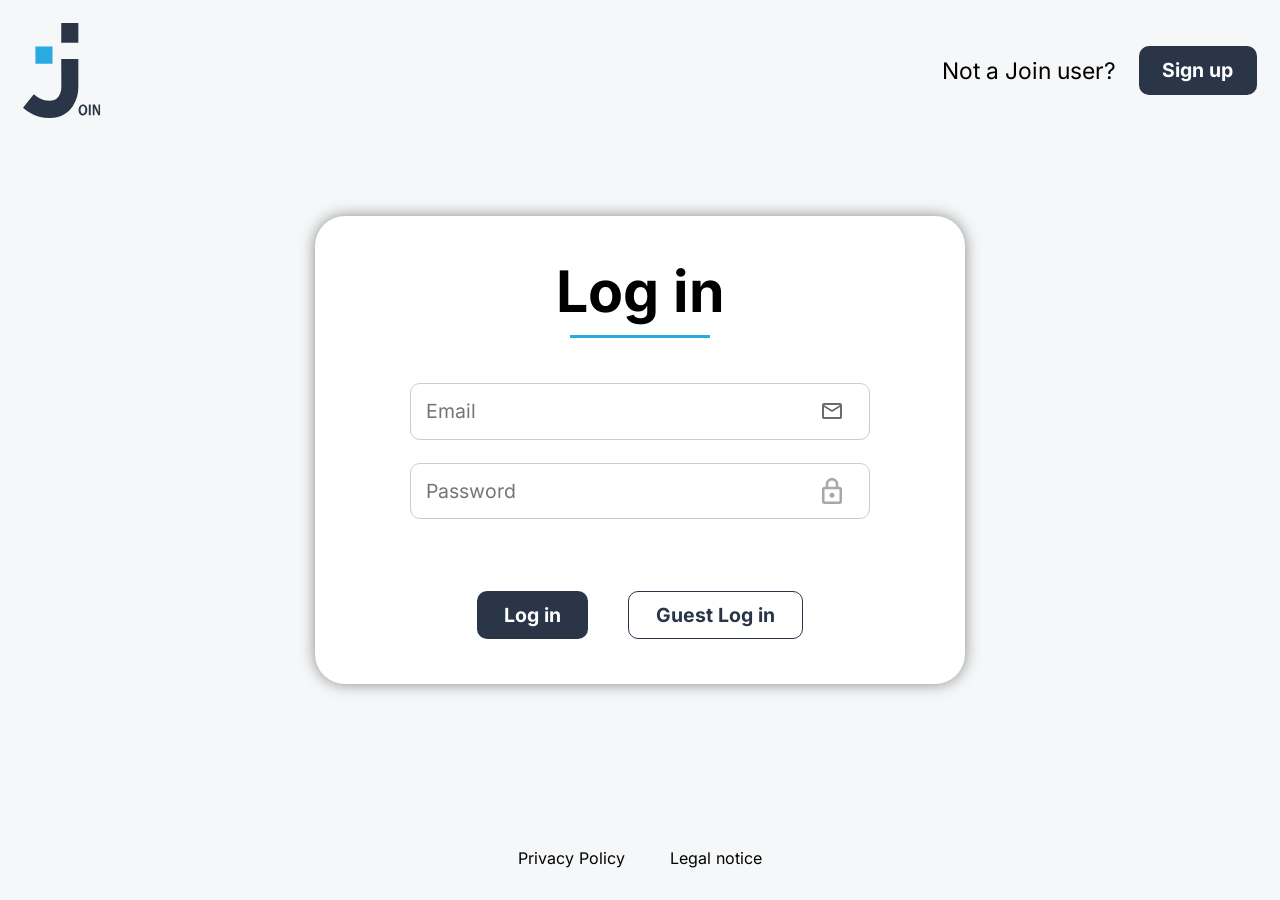
==== index.html @ 29136a81 "Improve accessibility for login and sign-up pages" ====
<!doctype html>
<html lang="en">
    <head>
        <meta charset="UTF-8" />
        <meta name="viewport" content="width=device-width, initial-scale=1.0" />

        <script src="./script.js" defer></script>
        <script src="./scripts/notifications.js" defer></script>
        <script src="./scripts/formErrors.js" defer></script>
        <script src="./scripts/login.js" defer></script>

        <link rel="icon" type="image/x-icon" href="./assets/icons/logoDark.svg" />

        <link rel="stylesheet" href="./styles/root.css" />
        <link rel="stylesheet" href="./style.css" />
        <link rel="stylesheet" href="./styles/components.css" />
        <link rel="stylesheet" href="./styles/formErrors.css" />
        <link rel="stylesheet" href="./styles/login.css" />
        <link rel="stylesheet" href="./styles/fonts.css" />

        <title>Join</title>
    </head>

    <body id="login" class="login-page">
        <header class="login-header">
            <div class="sign-up-wrapper sing-up-position">
                <span> Not a Join user? </span>
                <a href="./pages/signUp.html" class="button button-dark"> Sign up </a>
            </div>
        </header>

        <main class="landing-page">
            <div class="landing-page-content">
                <img class="logo-bright" src="./assets/icons/logoBright.svg" alt="" />
                <img class="logo-dark" src="./assets/icons/logoDark.svg" alt="" />
                <section class="main-wrapper main-margin-bottom">
                    <h1>Log in</h1>

                    <form onsubmit="login(event)" novalidate oninput="clearFormError(this)">
                        <div class="input-wrapper" id="loginEmailRed">
                            <input
                                type="email"
                                id="emailField"
                                autocomplete="email"
                                placeholder="Email"
                                aria-label="Email"
                                aria-describedby="loginTextError"
                                oninput="updatePasswordIcon()"
                            />
                            <span class="input-icon">
                                <img src="./assets/icons/mail.svg" alt="" />
                            </span>
                        </div>

                        <div class="form-field">
                            <div class="input-wrapper" id="loginPasswordRed">
                                <input
                                    type="password"
                                    id="passwortField"
                                    autocomplete="current-password"
                                    placeholder="Password"
                                    aria-label="Password"
                                    aria-describedby="loginTextError"
                                    oninput="updatePasswordIcon()"
                                />
                                <button
                                    type="button"
                                    id="toggle-login-password"
                                    onclick="toggleLoginPasswordVisibility()"
                                    aria-label="Show password"
                                    aria-pressed="false"
                                >
                                    <img id="augeIcon" src="./assets/icons/showPassword.svg" alt="" />
                                </button>
                            </div>

                            <p id="loginTextError" class="form-error" data-form-error role="alert"></p>
                        </div>

                        <div class="login-button-area">
                            <button
                                class="button button-dark button-width button-login-desktop"
                                type="submit"
                                name="loginType"
                                value="regular"
                            >
                                Log in
                            </button>
                            <button
                                class="button button-bright button-width button-questlogin-desktop"
                                type="submit"
                                name="loginType"
                                value="guest"
                            >
                                Guest Log in
                            </button>
                        </div>
                    </form>

                    <p
                        id="login-status"
                        class="visually-hidden"
                        role="status"
                        aria-live="polite"
                        aria-atomic="true"
                    ></p>
                </section>
            </div>
        </main>

        <footer>
            <a href="./pages/privacyPolicy.html">Privacy Policy</a>
            <a href="./pages/legalNotice.html">Legal notice</a>
        </footer>
    </body>
</html>
---- styles/root.css ----
:root {
    /* From style.css */
    --background-dark-color: #2a3647;
    --background-bright-color: #f6f7f8;
    --background-dark-hover-color: #124658;

    --color-grey-bright: #a8a8a8;

    --border-radius-high: 30px;
    --border-radius-middle: 10px;
    --border-radius-small: 8px;

    --content-max-width: 1440px;
    --breakpoint-mobile-to-desktop: 1280px;

    --link-color: #124658;

    --input-focus-color: rgba(41 171 226 / 0.5);

    /* root settings for login screen */
    --space-xxs: 4px;
    --space-xs: 8px;
    --space-sm: clamp(8px, 6.86px + 0.36vw, 12px);
    --space-md: clamp(8px, 5.71px + 0.71vw, 16px);
    --space-lg: clamp(16px, 13.71px + 0.71vw, 24px);
    --space-xl: clamp(24px, 17.14px + 2.14vw, 48px);
    --space-xxl: 56px;

    --font-input: clamp(16px, 14.86px + 0.36vw, 20px);
    --font-button: clamp(16px, 14.86px + 0.36vw, 20px);
    --font-heading: clamp(40px, 34.29px + 1.79vw, 60px);
    --font-heading-h2: clamp(36px, 29.14px + 2.14vw, 60px);
    --font-heading-strong: clamp(48px, 44.57px + 1.07vw, 60px);
    --font-heading-two-desktop: 20px;
    --font-heading-two-mobile: 27px;

    --logo-start-size: clamp(180px, 111.43px + 21.43vw, 420px);
    --logo-end-size: clamp(64px, 53.71px + 3.21vw, 100px);

    --button-hover-shadow: 0px 5px 10px 0px rgba(0, 0, 0, 0.25);
    --button-dark-active-background-color: #091931;
    --button-dark-hover-bright-background-color: #29abe2;

    /* root settings for header/navbar */
    --navbar-link-grey-color: #cdcdcd;
    --navbar-link-border-radius: 16px;
    --navbar-desktop-link-height: 48px;
    --navbar-desktop-width: 220px;
    --navbar-desktop-padding-block: 64px;
    --mobile-header-footer-height: 80px;

    /* root settings for buttons */
    --size-button-add-mobile-dark: clamp(36px, 34.8571px + 0.3571vw, 40px);
    --size-button-add-mobile-bright: clamp(26px, 24.8571px + 0.3571vw, 30px);
    --size-button-search: clamp(30px, 27.1429px + 0.8929vw, 40px);

    /* root settings for badges */
    --size-badge-user: clamp(40px, 38.8571px + 0.3571vw, 44px);

    --color-badge-user-orange: #ff7a00;
    --color-badge-user-red: #ff4646;
    --color-badge-user-purple: #9327ff;
    --color-badge-user-pink: #fc71ff;
    --color-badge-user-blue-dark: #462f8a;
    --color-badge-user-blue-medium: #6e52ff;
    --color-badge-user-blue-light: #00bee8;
    --color-badge-user-mint: #1fd7c1;
    --color-badge-user-yellow: #ffbb2b;

    --color-badge-type-blue: #0038ff;
    --color-badge-type-green: #1fd7c1;

    /* From login.css */
    --login-max-width: 650px;
    --form-max-width: 460px;

    /* From summaryPage.css */
    /* SVG scale */
    --image-to-do-size: clamp(40px, 31.4286px + 2.6786cqi, 70px);
    --image-deadline-size: clamp(40px, calc(1.98vw + 33.67px), 59px);

    /* Container mobile To-Do, Done, Taks in Board, in progresse, Awaiting feedback*/

    --todo-card-width: clamp(186px, calc(3.55vw + 174.65px), 220px);
    --task-container-width: clamp(116px, calc(10.84vw + 81.3px), 140px);

    /*Container Desktop */
    --todo-card-desktop-width: clamp(221px, calc(26.875vw - 123px), 264px);
    --task-container-desktop-width: clamp(141px, calc(15.625vw - 59px), 166px);

    /* From board.css */
    --color-input-placeholder: #d1d1d1;

    --color-card-task-progress-grey: #f4f4f4;
    --color-card-task-progress-blue: #4589ff;
    --color-overlay-task-details-term: #42526e;

    --background-board-feedback-color: #e7e7e7;

    --size-input-height: clamp(48px, 45.71px + 0.71vw, 56px);
    --size-task-card-width: 250px;

    --font-size-task: 16px;
    --font-size-task-overlay-heading-two: clamp(32px, 29.7143px + 0.7143vw, 40px);
    --space-task: 16px;

    --border-radius-task-card: 24px;

    /* From taskForm.css */
    --task-fields-max-width: calc(405px + var(--space-md) + var(--space-md));
    --task-column-gap-half: clamp(12px, 8.57px + 1.07vw, 24px);
    --task-label-input-gap: 12px;
}
---- style.css ----
*,
*::before,
*::after {
    box-sizing: border-box;
    margin: 0;

    font-family: "Inter", sans-serif;
}

.overflow-hidden {
    overflow: hidden;
}

.d-none {
    display: none !important;
}

.d-unset {
    display: unset !important;
}

.d-flex-align-center {
    display: flex;
    align-items: center;
}

.active {
    color: #fff !important;
    background-color: var(--button-dark-active-background-color) !important;
}

.gap-lg {
    gap: var(--space-lg);
}

.gap-xs {
    gap: var(--space-xs);
}

.gap-xxs {
    gap: var(--space-xxs);
}

.app-wrapper {
    min-height: 100dvh;
}

.required {
    color: #f67d8b;
}

/* links */

a {
    text-decoration: none;
    color: var(--link-color);
}

/* checkbox */
input[type="checkbox"] {
    appearance: none;
    height: 24px;
    width: 24px;

    background-image: url(./assets/icons/checkboxUnchecked.svg);
    background-position: center;
    background-repeat: no-repeat;
}

input[type="checkbox"]:checked {
    background-image: url(./assets/icons/checkboxChecked.svg);
}

/* Header mobile */

.header {
    position: fixed;
    top: 0;
    z-index: 10;

    width: 100%;

    background-color: white;
    box-shadow: 0 0 16px -1px rgb(0 0 0 / 50%);
}

.header-wrapper {
    display: flex;
    justify-content: space-between;
    align-items: center;

    height: var(--mobile-header-footer-height);

    width: 100%;
    padding: var(--space-lg) var(--space-md);
}

.header-wrapper > button {
    cursor: pointer;
}

.header-logo {
    height: 40px;
}

.header-headline {
    display: none;
}

.header-profile-initials-button {
    display: flex;
    justify-content: center;
    align-items: center;

    padding: 0;

    height: 40px;
    width: 40px;

    flex-shrink: 0;

    color: var(--background-dark-hover-color);
    font-size: 1rem;
    font-weight: 700;

    background-color: inherit;
    border: solid 2px var(--background-dark-color);
    border-radius: 50%;

    cursor: pointer;
}

.header-profile-initials-button:hover {
    background-color: #0c2e6210;
}

.header-profile-initials-button.guest {
    font-size: 1.25rem;
}

.header-link {
    display: none;
}

/* Navbar  */
.navbar {
    display: flex;
    justify-content: center;

    position: fixed;
    bottom: 0;
    z-index: 10;

    width: 100%;

    background-color: var(--background-dark-color);
}

.navbar[data-is-logged-in="false"] {
    padding-inline: 16px;

    & > .navbar-wrapper .navbar-links {
        justify-content: flex-start;
    }

    & > footer .link-navbar {
        width: auto;
        padding-inline: clamp(4px, 2vw, 16px);
    }
}

.navbar-loading {
    visibility: hidden;
}

.navbar footer,
.navbar-logo {
    display: none;
}

.navbar-wrapper {
    display: flex;
    flex-direction: column;

    width: 100%;

    gap: calc(var(--space-xxl) * 2);
}

.navbar-links {
    display: flex;
    justify-content: space-around;

    width: min(100%, var(--content-max-width));
    height: var(--mobile-header-footer-height);

    list-style-type: none;
    padding-inline-start: 0;
}

.link-navbar {
    display: flex;
    flex-direction: column;
    justify-content: center;
    align-items: center;

    height: 100%;
    width: 80px;

    padding: 0;
    gap: var(--space-xxs);

    color: var(--navbar-link-grey-color);

    border: unset;
    border-radius: var(--navbar-link-border-radius);

    & img {
        width: 24px;
        aspect-ratio: 1/1;
    }

    & span {
        font-family: "Open Sans";
        font-size: 1rem;
        font-weight: 400;

        text-wrap: nowrap;
    }
}

.visually-hidden {
    position: absolute;
    width: 1px;
    height: 1px;
    padding: 0;
    margin: -1px;
    overflow: hidden;
    clip-path: inset(50%);
    white-space: nowrap;
    border: 0;
}

@media screen and (min-width: 1280px) {
    .app-wrapper {
        display: flex;
        width: 100%;

        & main {
            flex: 1 1 auto;
            min-width: 0;
        }
    }

    .header-wrapper {
        padding-left: calc(var(--navbar-desktop-width) + var(--space-md));
    }

    .header-logo {
        display: none;
    }

    .header-headline {
        display: block;

        margin-inline-start: var(--space-xl);

        font-size: 20px;
        font-weight: 400;
    }

    .header-link {
        display: flex;
        justify-content: center;
        align-items: center;

        cursor: pointer;

        &:hover {
            scale: 1.2;
        }
    }

    #link-help-profile-dialog {
        display: none;
    }

    .navbar {
        flex-direction: column;
        justify-content: space-between;

        position: sticky;
        top: 0;
        bottom: auto;

        flex: 0 0 var(--navbar-desktop-width);
        height: 100dvh;

        padding-block: var(--navbar-desktop-padding-block);

        & footer {
            display: unset;
        }
    }

    .navbar[data-is-logged-in="false"] {
        padding-inline: 0;
    }

    .navbar-logo {
        display: block;

        height: var(--logo-end-size);
        width: auto;
    }

    .navbar-links {
        flex-direction: column;
        justify-content: center;

        width: min(100%, var(--content-max-width));
        height: 100%;

        gap: 16px;
    }

    footer {
        & .navbar-links {
            gap: unset;
        }

        & .link-navbar:hover {
            background-color: unset;
            color: var(--background-dark-hover-color);
        }
    }

    .link-navbar {
        flex-direction: row;
        justify-content: flex-start;
        height: var(--navbar-desktop-link-height);
        width: 100%;
        padding-block: var(--space-xs);
        padding-inline: var(--space-xxl);
        gap: var(--space-xs);
        border-radius: unset;

        & img {
            width: 30px;
        }

        &:hover {
            background-color: var(--background-dark-hover-color);
        }
    }
}
---- styles/components.css ----
/* dialog */
#dialog-task[open],
#dialog-add-task[open] {
    top: 50%;
    left: 50%;

    max-height: 90dvh;
    max-width: 530px;
    width: 90dvw;

    padding: 0;

    background-color: unset;
    border: unset;
    border-radius: var(--border-radius-high);

    overflow: hidden;

    &:not(.dialog-task-closing) {
        animation: slide-in-from-right-to-center 256ms linear forwards;
    }
}

#dialog-add-task[open] {
    max-width: 1000px;
    height: min(90dvh, 940px);

    padding: 64px;
    display: flex;
    flex-direction: column;

    background-color: #fff;
}

#dialog-add-task > .add-task {
    flex: 1;
    min-height: 0;

    margin-right: -64px;
    padding-right: 64px;

    overflow-y: auto;
    scrollbar-gutter: stable;
}

#contact[open] {
    top: 50%;
    left: 50%;

    &:not(.contact-closing) {
        animation: slide-in-from-bottom-to-center 256ms linear forwards;
    }
}

#dialog-profile[open],
#dialog-edit-contact[open] {
    position: fixed;
    right: var(--space-xs);
    left: auto;

    margin: 0;

    padding: var(--space-xs);

    border: unset;
    border-radius: 20px 0 20px 20px;
    box-shadow: 0px 2px 4px 0px rgb(0 0 0 / 50%);

    &:not(.dialog-profile-closing) {
        animation: slide-in-from-right 256ms linear forwards;
    }

    & ul {
        padding: var(--space-xs);
        list-style-type: none;
    }
}

#dialog-profile[open] {
    top: var(--mobile-header-footer-height);
    bottom: auto;

    background-color: var(--background-dark-color);

    & .link-navbar {
        align-items: unset;
        height: unset;
        width: unset;

        padding-block: 16px;
        padding-inline: var(--space-xs);
    }
}

#dialog-edit-contact[open] {
    top: auto;
    bottom: calc(var(--mobile-header-footer-height) + 16px);

    & .button-task-overlay {
        width: 100px;
        padding-block: 16px
    }

    & .button-task-overlay:hover {
        text-shadow: unset;
    }

    & .button-task-overlay {
        width: 100px;
        justify-content: flex-start;
        padding-block: 16px;
        padding-inline: var(--space-md);
    }

    .button-task-overlay:active {
        color: var(--background-dark-hover-color);
        background-color: #eeeeee;
        border-radius: var(--border-radius-middle);
        text-shadow: 0.3px 0 currentColor, -0.3px 0 currentColor;
    }
}

.dialog-task-closing {
    animation: slide-out-from-center-to-right 256ms linear forwards;
}

.contact-closing {
    animation: slide-out-from-center-to-bottom 256ms linear forwards;
}

.dialog-profile-closing {
    animation: slide-out-to-right 256ms linear forwards;
}

@keyframes slide-in-from-right-to-center {
    from {
        transform: translate(50vw, -50%);
    }
    to {
        transform: translate(-50%, -50%);
    }
}

@keyframes slide-out-from-center-to-right {
    from {
        transform: translate(-50%, -50%);
    }
    to {
        transform: translate(50vw, -50%);
    }
}

@keyframes slide-in-from-bottom-to-center {
    from {
        transform: translate(-50%, 50dvh);
    }
    to {
        transform: translate(-50%, -50%);
    }
}

@keyframes slide-out-from-center-to-bottom {
    from {
        transform: translate(-50%, -50%);
    }
    to {
        transform: translate(-50%, 50dvh);
    }
}

@keyframes slide-in-from-right {
    from {
        transform: translateX(100%);
    }
    to {
        transform: translateX(0);
    }
}

@keyframes slide-out-to-right {
    from {
        transform: translateX(0);
    }
    to {
        transform: translateX(100%);
    }
}

@keyframes notification-slide-in-mobile {
    from {
        transform: translateY(100dvh) var(--notification-transform);
    }

    to {
        transform: var(--notification-transform);
    }
}


@keyframes notification-slide-out-mobile {
    from {
        transform: var(--notification-transform);
    }

    to {
        transform: translateY(100dvh) var(--notification-transform);
    }
}

@keyframes notification-slide-in-desktop {
    from {
        transform: translateX(100vw) var(--notification-transform);
    }

    to {
        transform: var(--notification-transform);
    }
}


@keyframes notification-slide-out-desktop {
    from {
        transform: var(--notification-transform);
    }

    to {
        transform: translateX(100vw) var(--notification-transform);
    }
}

#notification {
    --notification-transform: translate(-50%, -50%);

    position: fixed;
    top: 50%;
    left: 50%;
    z-index: 1000;
    display: none;
    padding: 20px 24px;
    color: #fff;
    font-size: 16px;
    background-color: var(--background-dark-color);
    border-radius: var(--border-radius-middle);
    box-shadow: 0 2px 4px rgb(0 0 0 / 25%);
    transform: var(--notification-transform);
    pointer-events: none;
}

#notification.is-error {
    background-color: #b3261e;
}

#notification.is-visible {
    display: block;
    animation: notification-slide-in-mobile 160ms linear forwards;
}

#notification.is-closing {
    animation: notification-slide-out-mobile 160ms linear forwards;
}

/* buttons */
.button {
    min-height: 48px;
    padding: var(--space-sm) var(--space-lg);

    font-size: var(--font-button);
    font-weight: 700;

    border-radius: var(--border-radius-middle);
    cursor: pointer;
}

.button:disabled,
.button:disabled:hover {
    color: #fff;
    background-color: #bdbdbd;
    border-color: transparent;
    box-shadow: none;
    cursor: not-allowed;
    opacity: 0.7;
}

.button-dark {
    color: #fff;
    background-color: var(--background-dark-color);
    border: 1px solid transparent;
}

.button-width {
    width: 60%;
}

.button-dark:hover {
    background-color: var(--background-dark-hover-color);
    box-shadow: var(--button-hover-shadow);
}

.button-dark:active {
    background-color: var(--button-dark-active-background-color);
}

.button-bright {
    color: var(--background-dark-color);
    background-color: #fff;
    border: 1px solid var(--background-dark-color);
}

.button-bright:hover {
    color: var(--background-dark-hover-color);
    border-color: var(--background-dark-hover-color);
    outline: 2px solid var(--background-dark-hover-color);
    box-shadow: var(--button-hover-shadow);
}

.button-bright:active {
    outline: none;
}

.button-arrow {
    display: flex;
    justify-content: center;
    align-items: center;

    min-height: unset;
    width: 32px;
    height: 32px;

    margin-top: var(--space-xl);
    padding: 0;

    background-color: unset;
    border: unset;
}

.button-arrow > img {
    display: block;
    width: 50%;
    aspect-ratio: 1/1;
}

.button-close {
    min-height: unset;

    padding: var(--space-xs);

    background-color: unset;
    border: unset;
    border-radius: 50%;

    &:hover {
        background-color: #eeeeee;
    }

    & > img {
        display: block;
        height: 14px;
        aspect-ratio: 1/1;
    }
}

.button-add {
    display: flex;
    justify-content: center;
    align-items: center;

    padding: var(--space-sm);
    min-height: unset;
}

.button-add-icon-mobile {
    display: block;
}

.button-add-icon-desktop,
.button-add-span-desktop {
    display: none;
}

.button-add-dark-mobile {
    max-height: var(--size-button-add-mobile-dark);
    max-width: var(--size-button-add-mobile-dark);
}

.button-add-bright-mobile {
    max-height: var(--size-button-add-mobile-bright);
    max-width: var(--size-button-add-mobile-bright);
}

.button-task-overlay {
    display: flex;
    justify-content: center;
    align-items: center;

    min-height: 0;

    padding-block: 0;
    padding-inline: var(--space-xs);
    gap: var(--space-xs);

    color: var(--background-dark-color);
    font-weight: 400;

    background-color: unset;
    border: unset;
    border-radius: 0;

    &:hover {
        text-shadow:
            0.5px 0 currentColor,
            -0.5px 0 currentColor;
    }

    & img {
        display: block;
    }
}

/* main form container */
.main-wrapper {
    position: relative;
    z-index: 1;

    display: flex;
    flex-direction: column;
    align-items: center;
    gap: var(--space-xl);

    width: min(100%, var(--login-max-width));
    padding: var(--space-xl) var(--space-lg);

    background-color: #fff;
    border-radius: var(--border-radius-high);
    box-shadow: 0 0 16px -1px rgb(0 0 0 / 50%);

    opacity: 0;
}

.main-margin-bottom {
    margin-bottom: 48px;
}

.main-wrapper h1 {
    margin: 0;

    font-size: var(--font-heading);
    font-weight: 700;
    line-height: 1.1;
    text-align: center;
}

/* input container */

.input-wrapper {
    display: flex;
    align-items: center;

    width: 100%;
    min-height: clamp(48px, 45.71px + 0.71vw, 56px);
    padding-inline: var(--space-md);

    background-color: #fff;
    border: 1px solid #ccc;
    border-radius: var(--border-radius-middle);
}

/* input components */

.input-wrapper button,
.input-icon,
.button-show-password {
    display: flex;
    align-items: center;
    justify-content: center;

    width: 44px;
    height: 44px;
    flex-shrink: 0;
    margin-left: var(--space-xs);
    padding: var(--space-xs);

    background-color: transparent;
    border: none;
    border-radius: 12px;
}

.input-wrapper button {
    cursor: pointer;
}

.input-wrapper:focus-within {
    border-color: #007bff;
    box-shadow: 0 0 0 2px rgb(41 171 226 / 25%);
}

.input-wrapper input {
    flex: 1;
    min-width: 0;
    height: clamp(48px, 45.71px + 0.71vw, 56px);
    padding: 0;

    font-size: var(--font-input);

    background-color: transparent;
    border: none;
    outline: none;
}

.input-wrapper img {
    width: clamp(18px, 17.43px + 0.18vw, 20px);
    height: auto;
}

a:focus-visible,
button:focus-visible,
input:focus-visible,
textarea:focus-visible,
select:focus-visible,
[tabindex]:focus-visible {
    outline: 3px solid var(--input-focus-color);
    outline-offset: 2px;
}

/* Badges */

.badge-user {
    display: flex;
    justify-content: center;
    align-items: center;

    height: var(--size-badge-user);
    width: var(--size-badge-user);

    color: #fff;
    font-size: 16px;

    border: solid 2px #fff;
    border-radius: 50%;
}

.badge-user-orange {
    background-color: var(--color-badge-user-orange);
}

.badge-user-red {
    background-color: var(--color-badge-user-red);
}

.badge-user-purple {
    background-color: var(--color-badge-user-purple);
}

.badge-user-blue-light {
    background-color: var(--color-badge-user-blue-light);
}

.badge-user-blue-dark {
    background-color: var(--color-badge-user-blue-dark);
}

.badge-user-blue-medium {
    background-color: var(--color-badge-user-blue-medium);
}

.badge-user-pink {
    background-color: var(--color-badge-user-pink);
}

.badge-user-yellow {
    background-color: var(--color-badge-user-yellow);
}

.badge-user-mint {
    background-color: var(--color-badge-user-mint);
}

.badge-type {
    margin-inline-end: auto;
    padding-block: var(--space-xxs);
    padding-inline: var(--space-xs);

    font-weight: 400;
    text-align: start;
    text-wrap: nowrap;
    color: #fff;

    border-radius: var(--border-radius-small);
}

.badge-type-user {
    background-color: var(--color-badge-type-blue);
}

.badge-type-technical {
    background-color: var(--color-badge-type-green);
}

/* Scrollbar */
.scrollbar {
    scrollbar-width: thin;
    scrollbar-color: #a8a8a8 transparent;
}

@media screen and (min-width: 1280px) {
    #contact[open] {
        &:not(.contact-closing) {
            animation: slide-in-from-right-to-center 256ms linear forwards;
        }
    }
    .contact-closing {
        animation: slide-out-from-center-to-right 256ms linear forwards;
    }

    #notification.is-visible {
        animation: notification-slide-in-desktop 160ms linear forwards;
    }

    #notification.is-closing {
        animation: notification-slide-out-desktop 160ms linear forwards;
    }
}
---- styles/formErrors.css ----
.form-field {
    width: 100%;
}

.form-error,
.form-field-error {
    min-height: 18px;
    margin-block: 4px;

    color: red;
    font-size: 14px;

    text-align: left;
    line-height: 18px;
}

.input-wrapper.has-error,
.input-wrapper.has-error:focus-within {
    border-color: red;
}

.input-wrapper.has-error:focus-within {
    box-shadow: 0 0 0 2px rgb(255 0 0 / 25%);
}
---- styles/login.css ----
body#login:target .landing-page,
body#login:target .logo-dark,
body#login:target .logo-bright,
body#login:target .main-wrapper,
body#login:target .sign-up-wrapper,
body#login:target footer {
    animation: none;
}

body#login:target .landing-page {
    background-color: var(--background-bright-color);
}

body#login:target .logo-dark {
    top: var(--space-lg);
    left: var(--space-lg);

    height: var(--logo-end-size);
    opacity: 1;

    transform: none;
}

body#login:target .logo-bright {
    opacity: 0;
}

body#login:target .main-wrapper,
body#login:target .sign-up-wrapper,
body#login:target footer {
    opacity: 1;
}

.login-page .landing-page {
    animation: background-fade 2s ease-in-out forwards;
}

.login-page .logo-dark {
    animation: move-dark-logo 2s ease-in-out forwards;
}

.login-page .logo-bright {
    animation: move-bright-logo 2s ease-in-out forwards;
}

.login-page .main-wrapper,
.login-page .sign-up-wrapper,
.login-page footer {
    animation: fade-in 2.5s ease-in-out forwards;
}

.landing-page {
    width: 100%;
    min-height: 100dvh;

    background-color: var(--background-dark-color);
}

.login-header {
    position: fixed;
    top: var(--space-lg);
    left: 50%;
    z-index: 3;

    display: flex;
    justify-content: flex-end;

    width: min(100%, var(--content-max-width));
    padding: var(--space-lg);

    transform: translateX(-50%);
}

.sign-up-wrapper {
    display: flex;
    justify-content: center;
    align-items: center;
    gap: var(--space-lg);

    opacity: 0;
}

.sign-up-wrapper a {
    text-decoration: none;
}

.sing-up-position {
    position: absolute;
    top: 720px;
    left: 50%;
    transform: translateX(-50%);
    width: 100%;
}

.sign-up-wrapper span {
    font-size: var(--space-lg);
}

.landing-page-content {
    position: relative;

    display: flex;
    justify-content: center;
    align-items: center;

    width: min(100%, var(--content-max-width));
    min-height: 100dvh;
    margin-inline: auto;
    padding: var(--space-lg);

    overflow: hidden;
}

.logo-bright,
.logo-dark {
    position: absolute;
    top: 50%;
    left: 50%;
    z-index: 2;

    width: auto;
    height: var(--logo-start-size);

    transform: translate(-50%, -50%);
    pointer-events: none;
}

.logo-bright {
    opacity: 0;
}

.logo-dark {
    opacity: 1;
}

.main-wrapper h1::after {
    content: "";
    display: block;
    width: clamp(85px, calc(66.429px + 5.804vw), 150px);
    height: 3px;
    margin: 12px auto 0;
    background-color: #29ABE2;
}

.main-wrapper form {
    display: flex;
    flex-direction: column;
    align-items: flex-start;
    gap: var(--space-lg);

    width: min(100%, var(--form-max-width));
}

.login-input-mail,
.login-input-password {
    width: 100%;
    min-height: clamp(48px, 45.71px + 0.71vw, 56px);
    padding-inline: var(--space-md);

    font-size: var(--font-input);
    font-weight: 400;

    border: 1px solid #ccc;
    border-radius: var(--border-radius-middle);
}

.login-button-area {
    display: flex;
    flex-wrap: wrap;
    flex-direction: column;
    justify-content: center;
    align-items: center;
    gap: var(--space-md);

    padding-top: var(--space-lg);
    width: 100%;
}

.login-page footer {
    position: fixed;
    bottom: 32px;
    left: 0;
    width: 100%;

    display: flex;
    justify-content: center;
    gap: var(--space-xl);

    opacity: 0;

    a {
        text-decoration: none;
        font-size: 16px;
        font-weight: 400;

        color: #000000;
    }
}

@media (min-width: 1280px) {
    .landing-page-content {
        align-items: flex-start;
    }

    .login-page .landing-page-content {
        padding-top: clamp(160px, 24vh, 250px);
    }

    .sign-up-page .landing-page-content {
        padding-top: clamp(140px, 20vh, 210px);
    }

    .sing-up-position {
        position: static;
        transform: none;
        width: auto;
    }

    .login-button-area {
        flex-direction: row;
        flex-wrap: nowrap;
        gap: 40px;
    }

    .button-login-desktop {
        padding: var(--space-xxs);
        width: 24%;
    }

    .button-questlogin-desktop {
        padding: var(--space-xxs);
        width: 38%;
    }
}

/* animations */

@keyframes fade-in {
    from {
        opacity: 0;
    }

    to {
        opacity: 1;
    }
}

@keyframes background-fade {
    from {
        background-color: var(--background-dark-color);
    }

    to {
        background-color: var(--background-bright-color);
    }
}

@keyframes move-dark-logo {
    from {
        top: 50%;
        left: 50%;

        height: var(--logo-start-size);
        opacity: 0;

        transform: translate(-50%, -50%);
    }

    to {
        top: var(--space-lg);
        left: var(--space-lg);

        height: var(--logo-end-size);
        opacity: 1;

        transform: translate(0, 0);
    }
}

@keyframes move-bright-logo {
    from {
        top: 50%;
        left: 50%;

        height: var(--logo-start-size);
        opacity: 1;

        transform: translate(-50%, -50%);
    }

    to {
        top: var(--space-lg);
        left: var(--space-lg);

        height: var(--logo-end-size);
        opacity: 0;

        transform: translate(0, 0);
    }
}

/* accessibility settings */
@media (prefers-reduced-motion: reduce) {

    .landing-page,
    .logo-bright,
    .logo-dark,
    .main-wrapper {
        animation: none;
    }

    .landing-page {
        background-color: var(--background-bright-color);
    }

    .logo-bright {
        display: none;
    }

    .logo-dark {
        top: var(--space-lg);
        left: var(--space-lg);

        height: var(--logo-end-size);
        opacity: 1;

        transform: none;
    }

    .main-wrapper {
        opacity: 1;
    }

    .sign-up-wrapper,
    footer {
        opacity: 1;
        animation: none;
    }
}
---- styles/fonts.css ----
/* Only the font faces that are used in the project are loaded. */

/* FONT FAMILY - INTER */
/* inter-regular - latin_latin-ext */
@font-face {
  font-display: swap;
  font-family: 'Inter';
  font-style: normal;
  font-weight: 400;
  src: url('../assets/fonts/inter-v20-latin_latin-ext-regular.woff2') format('woff2');
}
/* inter-italic - latin_latin-ext (used by <address>) */
@font-face {
  font-display: swap;
  font-family: 'Inter';
  font-style: italic;
  font-weight: 400;
  src: url('../assets/fonts/inter-v20-latin_latin-ext-italic.woff2') format('woff2');
}
/* inter-600 - latin_latin-ext */
@font-face {
  font-display: swap;
  font-family: 'Inter';
  font-style: normal;
  font-weight: 600;
  src: url('../assets/fonts/inter-v20-latin_latin-ext-600.woff2') format('woff2');
}
/* inter-700 - latin_latin-ext */
@font-face {
  font-display: swap;
  font-family: 'Inter';
  font-style: normal;
  font-weight: 700;
  src: url('../assets/fonts/inter-v20-latin_latin-ext-700.woff2') format('woff2');
}

/* FONT FAMILY - OPEN SANS */
/* open-sans-regular - latin */
@font-face {
  font-display: swap;
  font-family: 'Open Sans';
  font-style: normal;
  font-weight: 400;
  src: url('../assets/fonts/open-sans-v44-latin-regular.woff2') format('woff2');
}
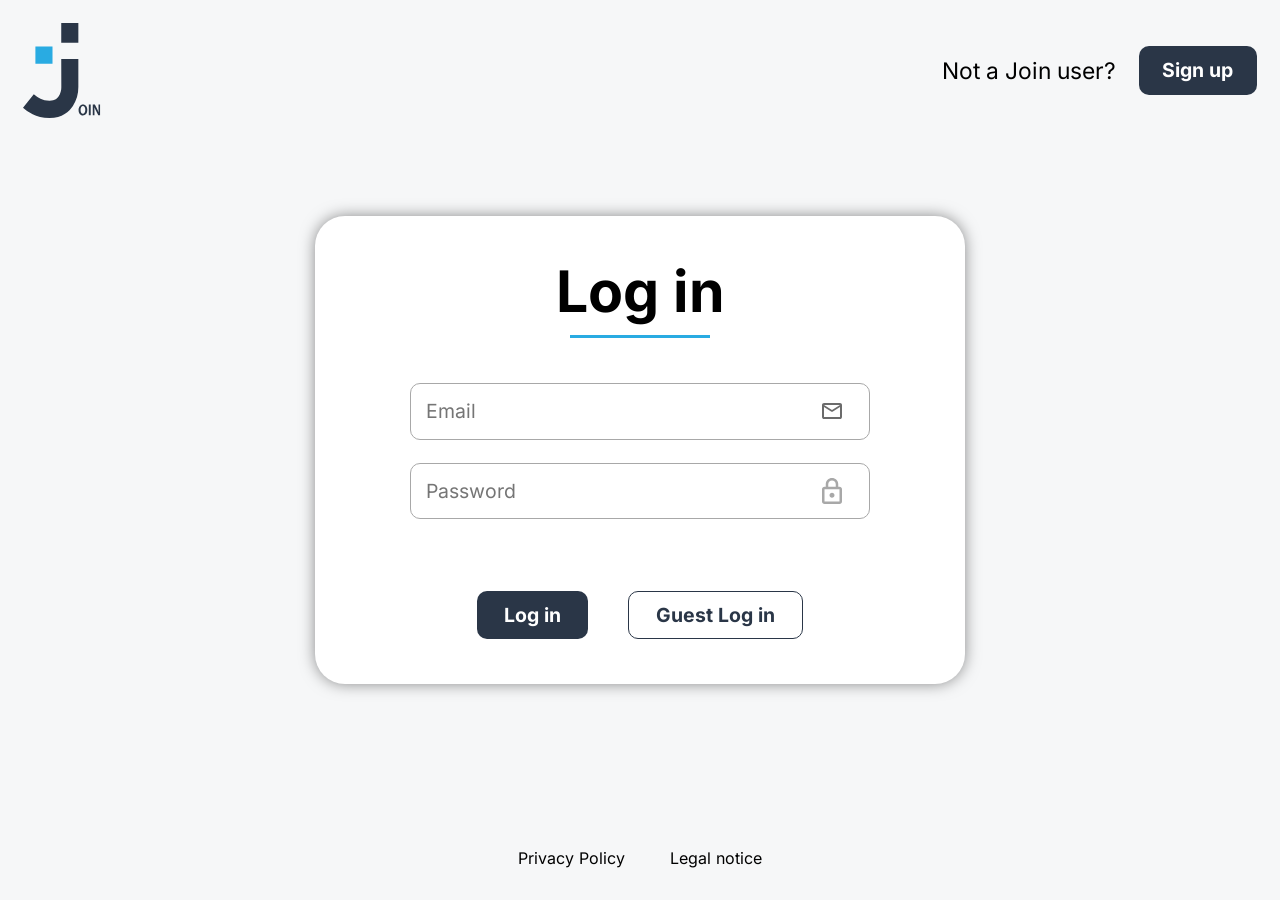
==== commit dd999fe9: "refactor: consolidate styles and fix UI inconsistencies - Centralize shared CSS and remove unused fo" ====
--- a/index.html
+++ b/index.html
@@ -1,116 +1,114 @@
 <!doctype html>
 <html lang="en">
-    <head>
-        <meta charset="UTF-8" />
-        <meta name="viewport" content="width=device-width, initial-scale=1.0" />
+  <head>
+    <meta charset="UTF-8" />
+    <meta name="viewport" content="width=device-width, initial-scale=1.0" />
 
-        <script src="./script.js" defer></script>
-        <script src="./scripts/notifications.js" defer></script>
-        <script src="./scripts/formErrors.js" defer></script>
-        <script src="./scripts/login.js" defer></script>
+    <script src="./script.js" defer></script>
+    <script src="./scripts/notifications.js" defer></script>
+    <script src="./scripts/formErrors.js" defer></script>
+    <script src="./scripts/login.js" defer></script>
 
-        <link rel="icon" type="image/x-icon" href="./assets/icons/logoDark.svg" />
+    <link rel="icon" type="image/x-icon" href="./assets/icons/logoDark.svg" />
 
-        <link rel="stylesheet" href="./styles/root.css" />
-        <link rel="stylesheet" href="./style.css" />
-        <link rel="stylesheet" href="./styles/components.css" />
-        <link rel="stylesheet" href="./styles/formErrors.css" />
-        <link rel="stylesheet" href="./styles/login.css" />
-        <link rel="stylesheet" href="./styles/fonts.css" />
+    <link rel="stylesheet" href="./styles/root.css" />
+    <link rel="stylesheet" href="./style.css" />
+    <link rel="stylesheet" href="./styles/utilities.css" />
+    <link rel="stylesheet" href="./styles/components/components.css" />
+    <link rel="stylesheet" href="./styles/components/forms.css" />
+    <link rel="stylesheet" href="./styles/components/dialogs.css" />
+    <link rel="stylesheet" href="./styles/formErrors.css" />
+    <link rel="stylesheet" href="./styles/login.css" />
+    <link rel="stylesheet" href="./styles/fonts.css" />
 
-        <title>Join</title>
-    </head>
+    <title>Join</title>
+  </head>
 
-    <body id="login" class="login-page">
-        <header class="login-header">
-            <div class="sign-up-wrapper sing-up-position">
-                <span> Not a Join user? </span>
-                <a href="./pages/signUp.html" class="button button-dark"> Sign up </a>
+  <body id="login" class="login-page">
+    <header class="login-header">
+      <div class="sign-up-wrapper sing-up-position">
+        <span> Not a Join user? </span>
+        <a href="./pages/signUp.html" class="button button-dark"> Sign up </a>
+      </div>
+    </header>
+
+    <main class="landing-page">
+      <div class="landing-page-content">
+        <img class="logo-bright" src="./assets/icons/logoBright.svg" alt="" />
+        <img class="logo-dark" src="./assets/icons/logoDark.svg" alt="" />
+        <section class="main-wrapper main-margin-bottom">
+          <h1>Log in</h1>
+
+          <form onsubmit="login(event)" novalidate oninput="clearFormError(this)">
+            <div class="input-wrapper" id="loginEmailRed">
+              <input
+                type="email"
+                id="emailField"
+                autocomplete="username"
+                placeholder="Email"
+                aria-label="Email"
+                aria-describedby="loginTextError"
+                oninput="updatePasswordIcon()"
+              />
+              <span class="input-icon">
+                <img src="./assets/icons/mail.svg" alt="" />
+              </span>
             </div>
-        </header>
 
-        <main class="landing-page">
-            <div class="landing-page-content">
-                <img class="logo-bright" src="./assets/icons/logoBright.svg" alt="" />
-                <img class="logo-dark" src="./assets/icons/logoDark.svg" alt="" />
-                <section class="main-wrapper main-margin-bottom">
-                    <h1>Log in</h1>
+            <div class="form-field">
+              <div class="input-wrapper" id="loginPasswordRed">
+                <input
+                  type="password"
+                  id="passwortField"
+                  autocomplete="current-password"
+                  placeholder="Password"
+                  aria-label="Password"
+                  aria-describedby="loginTextError"
+                  oninput="updatePasswordIcon()"
+                />
+                <button
+                  type="button"
+                  id="toggle-login-password"
+                  onclick="toggleLoginPasswordVisibility()"
+                  aria-label="Show password"
+                  aria-pressed="false"
+                  disabled
+                >
+                  <img id="augeIcon" src="./assets/icons/showPassword.svg" alt="" />
+                </button>
+              </div>
 
-                    <form onsubmit="login(event)" novalidate oninput="clearFormError(this)">
-                        <div class="input-wrapper" id="loginEmailRed">
-                            <input
-                                type="email"
-                                id="emailField"
-                                autocomplete="email"
-                                placeholder="Email"
-                                aria-label="Email"
-                                aria-describedby="loginTextError"
-                                oninput="updatePasswordIcon()"
-                            />
-                            <span class="input-icon">
-                                <img src="./assets/icons/mail.svg" alt="" />
-                            </span>
-                        </div>
+              <p id="loginTextError" class="form-error" data-form-error role="alert"></p>
+            </div>
 
-                        <div class="form-field">
-                            <div class="input-wrapper" id="loginPasswordRed">
-                                <input
-                                    type="password"
-                                    id="passwortField"
-                                    autocomplete="current-password"
-                                    placeholder="Password"
-                                    aria-label="Password"
-                                    aria-describedby="loginTextError"
-                                    oninput="updatePasswordIcon()"
-                                />
-                                <button
-                                    type="button"
-                                    id="toggle-login-password"
-                                    onclick="toggleLoginPasswordVisibility()"
-                                    aria-label="Show password"
-                                    aria-pressed="false"
-                                >
-                                    <img id="augeIcon" src="./assets/icons/showPassword.svg" alt="" />
-                                </button>
-                            </div>
+            <div class="login-button-area">
+              <button
+                class="button button-dark button-width button-login-desktop"
+                type="submit"
+                name="loginType"
+                value="regular"
+              >
+                Log in
+              </button>
+              <button
+                class="button button-bright button-width button-questlogin-desktop"
+                type="submit"
+                name="loginType"
+                value="guest"
+              >
+                Guest Log in
+              </button>
+            </div>
+          </form>
 
-                            <p id="loginTextError" class="form-error" data-form-error role="alert"></p>
-                        </div>
+          <p id="login-status" class="visually-hidden" role="status" aria-live="polite" aria-atomic="true"></p>
+        </section>
+      </div>
+    </main>
 
-                        <div class="login-button-area">
-                            <button
-                                class="button button-dark button-width button-login-desktop"
-                                type="submit"
-                                name="loginType"
-                                value="regular"
-                            >
-                                Log in
-                            </button>
-                            <button
-                                class="button button-bright button-width button-questlogin-desktop"
-                                type="submit"
-                                name="loginType"
-                                value="guest"
-                            >
-                                Guest Log in
-                            </button>
-                        </div>
-                    </form>
-
-                    <p
-                        id="login-status"
-                        class="visually-hidden"
-                        role="status"
-                        aria-live="polite"
-                        aria-atomic="true"
-                    ></p>
-                </section>
-            </div>
-        </main>
-
-        <footer>
-            <a href="./pages/privacyPolicy.html">Privacy Policy</a>
-            <a href="./pages/legalNotice.html">Legal notice</a>
-        </footer>
-    </body>
+    <footer>
+      <a href="./pages/privacyPolicy.html">Privacy Policy</a>
+      <a href="./pages/legalNotice.html">Legal notice</a>
+    </footer>
+  </body>
 </html>
--- a/styles/root.css
+++ b/styles/root.css
@@ -2,7 +2,7 @@
     /* From style.css */
     --background-dark-color: #2a3647;
     --background-bright-color: #f6f7f8;
-    --background-dark-hover-color: #124658;
+    --color-brand: #124658;
 
     --color-grey-bright: #a8a8a8;
 
@@ -12,10 +12,6 @@
 
     --content-max-width: 1440px;
     --breakpoint-mobile-to-desktop: 1280px;
-
-    --link-color: #124658;
-
-    --input-focus-color: rgba(41 171 226 / 0.5);
 
     /* root settings for login screen */
     --space-xxs: 4px;
@@ -39,7 +35,18 @@
 
     --button-hover-shadow: 0px 5px 10px 0px rgba(0, 0, 0, 0.25);
     --button-dark-active-background-color: #091931;
-    --button-dark-hover-bright-background-color: #29abe2;
+    --button-dark-hover-bright-background-color:  var(--color-accent);
+    --color-white: #fff;
+    --color-accent: #29abe2;
+    --color-black: #000;
+    --color-input-border: #ccc;
+    --color-surface-hover: #eeeeee;
+    --color-input-muted: #757575;
+    --color-error: #ff3d00;
+    --color-error-light: #ff8190;
+    --color-option-hover: #f5f5f5;
+    --input-focus-color: rgba(41 171 226 / 0.5);
+    --color-neutral-light: #d1d1d1;
 
     /* root settings for header/navbar */
     --navbar-link-grey-color: #cdcdcd;
@@ -54,6 +61,8 @@
     --size-button-add-mobile-bright: clamp(26px, 24.8571px + 0.3571vw, 30px);
     --size-button-search: clamp(30px, 27.1429px + 0.8929vw, 40px);
 
+    --size-input-icon: clamp(18px, 17.43px + 0.18vw, 20px);
+
     /* root settings for badges */
     --size-badge-user: clamp(40px, 38.8571px + 0.3571vw, 44px);
 
@@ -64,11 +73,10 @@
     --color-badge-user-blue-dark: #462f8a;
     --color-badge-user-blue-medium: #6e52ff;
     --color-badge-user-blue-light: #00bee8;
-    --color-badge-user-mint: #1fd7c1;
+    --color-mint: #1fd7c1;
     --color-badge-user-yellow: #ffbb2b;
 
     --color-badge-type-blue: #0038ff;
-    --color-badge-type-green: #1fd7c1;
 
     /* From login.css */
     --login-max-width: 650px;
@@ -89,8 +97,6 @@
     --task-container-desktop-width: clamp(141px, calc(15.625vw - 59px), 166px);
 
     /* From board.css */
-    --color-input-placeholder: #d1d1d1;
-
     --color-card-task-progress-grey: #f4f4f4;
     --color-card-task-progress-blue: #4589ff;
     --color-overlay-task-details-term: #42526e;
--- a/style.css
+++ b/style.css
@@ -7,40 +7,6 @@
     font-family: "Inter", sans-serif;
 }
 
-.overflow-hidden {
-    overflow: hidden;
-}
-
-.d-none {
-    display: none !important;
-}
-
-.d-unset {
-    display: unset !important;
-}
-
-.d-flex-align-center {
-    display: flex;
-    align-items: center;
-}
-
-.active {
-    color: #fff !important;
-    background-color: var(--button-dark-active-background-color) !important;
-}
-
-.gap-lg {
-    gap: var(--space-lg);
-}
-
-.gap-xs {
-    gap: var(--space-xs);
-}
-
-.gap-xxs {
-    gap: var(--space-xxs);
-}
-
 .app-wrapper {
     min-height: 100dvh;
 }
@@ -53,7 +19,7 @@
 
 a {
     text-decoration: none;
-    color: var(--link-color);
+    color: var(--color-brand);
 }
 
 /* checkbox */
@@ -85,10 +51,6 @@
 }
 
 .header-wrapper {
-    display: flex;
-    justify-content: space-between;
-    align-items: center;
-
     height: var(--mobile-header-footer-height);
 
     width: 100%;
@@ -119,7 +81,7 @@
 
     flex-shrink: 0;
 
-    color: var(--background-dark-hover-color);
+    color: var(--color-brand);
     font-size: 1rem;
     font-weight: 700;
 
@@ -229,18 +191,6 @@
     }
 }
 
-.visually-hidden {
-    position: absolute;
-    width: 1px;
-    height: 1px;
-    padding: 0;
-    margin: -1px;
-    overflow: hidden;
-    clip-path: inset(50%);
-    white-space: nowrap;
-    border: 0;
-}
-
 @media screen and (min-width: 1280px) {
     .app-wrapper {
         display: flex;
@@ -331,7 +281,7 @@
 
         & .link-navbar:hover {
             background-color: unset;
-            color: var(--background-dark-hover-color);
+            color: var(--color-brand);
         }
     }
 
@@ -350,7 +300,7 @@
         }
 
         &:hover {
-            background-color: var(--background-dark-hover-color);
-        }
-    }
-}
+            background-color: var(--color-brand);
+        }
+    }
+}
--- a/styles/utilities.css
+++ b/styles/utilities.css
@@ -0,0 +1,56 @@
+/* Display */
+.d-none {
+    display: none !important;
+}
+
+.d-unset {
+    display: unset !important;
+}
+
+/* Layout */
+.d-flex-align-center {
+    display: flex;
+    align-items: center;
+    justify-content: center;
+}
+
+.d-flex-between {
+    display: flex;
+    justify-content: space-between;
+    align-items: center;
+}
+
+.gap-xxs {
+    gap: var(--space-xxs);
+}
+
+.gap-xs {
+    gap: var(--space-xs);
+}
+
+.gap-lg {
+    gap: var(--space-lg);
+}
+
+/* State */
+.overflow-hidden {
+    overflow: hidden;
+}
+
+.active {
+    color: #fff !important;
+    background-color: var(--button-dark-active-background-color) !important;
+}
+
+/* Accessibility */
+.visually-hidden {
+    position: absolute;
+    width: 1px;
+    height: 1px;
+    padding: 0;
+    margin: -1px;
+    overflow: hidden;
+    clip-path: inset(50%);
+    white-space: nowrap;
+    border: 0;
+}
--- a/styles/components/components.css
+++ b/styles/components/components.css
@@ -0,0 +1,287 @@
+/* Buttons */
+.button {
+    min-height: 48px;
+    padding: var(--space-sm) var(--space-lg);
+
+    font-size: var(--font-button);
+    font-weight: 700;
+
+    border-radius: var(--border-radius-middle);
+    cursor: pointer;
+}
+
+.button:disabled,
+.button:disabled:hover {
+    color: var(--color-white);
+    background-color: #bdbdbd;
+    border-color: transparent;
+    box-shadow: none;
+    cursor: not-allowed;
+    opacity: 0.7;
+}
+
+.button-dark {
+    color: var(--color-white);
+    background-color: var(--background-dark-color);
+    border: 1px solid transparent;
+}
+
+.button-width {
+    width: 60%;
+}
+
+.button-dark:hover {
+    background-color: var(--color-brand);
+    box-shadow: var(--button-hover-shadow);
+}
+
+.button-dark:active {
+    background-color: var(--button-dark-active-background-color);
+}
+
+.button-bright {
+    color: var(--background-dark-color);
+    background-color: var(--color-white);
+    border: 1px solid var(--background-dark-color);
+}
+
+.button-bright:hover {
+    color: var(--color-brand);
+    border-color: var(--color-brand);
+    outline: 2px solid var(--color-brand);
+    box-shadow: var(--button-hover-shadow);
+}
+
+.button-bright:active {
+    outline: none;
+}
+
+.button-arrow,
+.button-close,
+.button-task-overlay,
+.button-move-task {
+    background-color: transparent;
+    border: unset;
+}
+
+.button-arrow {
+    width: 32px;
+    height: 32px;
+    min-height: unset;
+    margin-top: var(--space-xl);
+    padding: 0;
+}
+
+.button-arrow,
+.button-add,
+.button-task-overlay,
+.button-move-task {
+    display: flex;
+    justify-content: center;
+    align-items: center;
+}
+
+.button-arrow > img,
+.button-close > img,
+.button-task-overlay img,
+.button-move-task > img {
+    display: block;
+}
+
+.button-add,
+.button-close,
+.button-move-task {
+    min-height: unset;
+}
+
+.button-move-task {
+    position: relative;
+    z-index: 2;
+    flex-shrink: 0;
+    width: 32px;
+    height: 32px;
+    padding: 4px;
+
+    border-radius: var(--border-radius-small);
+}
+
+.button-arrow > img {
+    width: 50%;
+    aspect-ratio: 1 / 1;
+}
+
+.button-close {
+    padding: var(--space-xs);
+    border-radius: 50%;
+
+    & > img {
+        height: 14px;
+        aspect-ratio: 1 / 1;
+    }
+}
+
+.button-add {
+    padding: var(--space-sm);
+}
+
+.button-add-icon-mobile {
+    display: block;
+}
+
+.button-add-icon-desktop,
+.button-add-span-desktop {
+    display: none;
+}
+
+.button-add-dark-mobile {
+    max-width: var(--size-button-add-mobile-dark);
+    max-height: var(--size-button-add-mobile-dark);
+}
+
+.button-add-bright-mobile {
+    max-width: var(--size-button-add-mobile-bright);
+    max-height: var(--size-button-add-mobile-bright);
+}
+
+.button-task-overlay {
+    min-height: 0;
+    padding-block: 0;
+    padding-inline: var(--space-xs);
+    gap: var(--space-xs);
+
+    color: var(--background-dark-color);
+    font-weight: 400;
+    border-radius: 0;
+
+    &:hover {
+        text-shadow:
+            0.5px 0 currentColor,
+            -0.5px 0 currentColor;
+    }
+}
+
+.button-close:hover,
+.button-move-task:hover {
+    background-color: var(--color-surface-hover);
+}
+
+.button-move-task > img {
+    width: 20px;
+    height: 20px;
+}
+
+/* Badges */
+.badge-user {
+    display: flex;
+    justify-content: center;
+    align-items: center;
+    width: var(--size-badge-user);
+    height: var(--size-badge-user);
+
+    color: var(--color-white);
+    font-size: 16px;
+    border: solid 2px var(--color-white);
+    border-radius: 50%;
+}
+
+.badge-user-orange {
+    background-color: var(--color-badge-user-orange);
+}
+
+.badge-user-red {
+    background-color: var(--color-badge-user-red);
+}
+
+.badge-user-purple {
+    background-color: var(--color-badge-user-purple);
+}
+
+.badge-user-blue-light {
+    background-color: var(--color-badge-user-blue-light);
+}
+
+.badge-user-blue-dark {
+    background-color: var(--color-badge-user-blue-dark);
+}
+
+.badge-user-blue-medium {
+    background-color: var(--color-badge-user-blue-medium);
+}
+
+.badge-user-pink {
+    background-color: var(--color-badge-user-pink);
+}
+
+.badge-user-yellow {
+    background-color: var(--color-badge-user-yellow);
+}
+
+.badge-user-mint {
+    background-color: var(--color-mint);
+}
+
+.badge-type {
+    margin-inline-end: auto;
+    padding-block: var(--space-xxs);
+    padding-inline: var(--space-xs);
+
+    color: var(--color-white);
+    font-weight: 400;
+    text-align: start;
+    text-wrap: nowrap;
+    border-radius: var(--border-radius-small);
+}
+
+.badge-type-user {
+    background-color: var(--color-badge-type-blue);
+}
+
+.badge-type-technical {
+    background-color: var(--color-mint);
+}
+
+/* Generic elements */
+.scrollbar {
+    scrollbar-width: auto;
+    scrollbar-color: var(--color-grey-bright) transparent;
+}
+
+.scrollbar::-webkit-scrollbar {
+    width: 8px;
+}
+
+.scrollbar::-webkit-scrollbar-track {
+    background-color: transparent;
+}
+
+.scrollbar::-webkit-scrollbar-thumb {
+    background-color: var(--color-grey-bright);
+    background-clip: content-box;
+    border: 2px solid transparent;
+    border-radius: 999px;
+}
+
+.scrollbar::-webkit-scrollbar-thumb:hover {
+    background-color: #808080;
+}
+
+.page-heading {
+    font-size: var(--font-heading);
+    font-weight: 700;
+}
+
+.section-heading {
+    color: var(--background-dark-color);
+    font-size: var(--font-heading-two-mobile);
+    font-weight: 700;
+}
+
+@media screen and (min-width: 1280px) {
+    .button-move-task {
+        display: none;
+    }
+
+    .section-heading {
+        font-size: var(--font-heading-two-desktop);
+    }
+}
--- a/styles/components/forms.css
+++ b/styles/components/forms.css
@@ -0,0 +1,109 @@
+/* Authentication form container */
+.main-wrapper {
+    position: relative;
+    z-index: 1;
+    display: flex;
+    flex-direction: column;
+    align-items: center;
+    gap: var(--space-xl);
+
+    width: min(100%, var(--login-max-width));
+    padding: var(--space-xl) var(--space-lg);
+
+    background-color: var(--color-white);
+    border-radius: var(--border-radius-high);
+    box-shadow: 0 0 16px -1px rgb(0 0 0 / 50%);
+    opacity: 0;
+}
+
+.main-margin-bottom {
+    margin-bottom: 48px;
+}
+
+.main-wrapper h1 {
+    margin: 0;
+    font-size: var(--font-heading);
+    font-weight: 700;
+    line-height: 1.1;
+    text-align: center;
+}
+
+/* Input controls */
+.input-wrapper {
+    display: flex;
+    align-items: center;
+    width: 100%;
+    min-height: var(--size-input-height);
+    padding-inline: var(--space-md);
+
+    background-color: var(--color-white);
+    border: 1px solid var(--color-grey-bright);
+    border-radius: var(--border-radius-middle);
+}
+
+.input-wrapper button,
+.input-icon,
+.button-show-password {
+    display: flex;
+    justify-content: center;
+    align-items: center;
+    flex-shrink: 0;
+    width: 44px;
+    height: 44px;
+    margin-left: var(--space-xs);
+    padding: var(--space-xs);
+
+    background-color: transparent;
+    border: none;
+    border-radius: 12px;
+}
+
+.input-wrapper button {
+    cursor: pointer;
+}
+
+.input-wrapper:hover,
+.board-search:hover {
+    border-color: #e7e7e7;
+}
+
+.input-wrapper:focus-within,
+.board-search:focus-within {
+    border-color: var(--color-brand);
+}
+
+input.input-wrapper,
+textarea.input-wrapper {
+    outline: none;
+}
+
+.input-wrapper input {
+    flex: 1;
+    min-width: 0;
+    height: var(--size-input-height);
+    padding: 0;
+
+    font-size: var(--font-input);
+    background-color: transparent;
+    border: none;
+    outline: none;
+}
+
+.input-wrapper img {
+    width: var(--size-input-icon);
+    height: auto;
+}
+
+a:focus-visible,
+button:focus-visible,
+textarea:not(.input-wrapper):focus-visible,
+select:focus-visible,
+[tabindex]:focus-visible {
+    outline: 3px solid var(--input-focus-color);
+    outline-offset: 2px;
+}
+
+input:-webkit-autofill {
+    -webkit-text-fill-color: var(--color-black);
+    box-shadow: 0 0 0 1000px var(--color-white) inset;
+}
--- a/styles/components/dialogs.css
+++ b/styles/components/dialogs.css
@@ -0,0 +1,291 @@
+/* Dialogs */
+#dialog-task[open],
+#dialog-add-task[open] {
+    top: 50%;
+    left: 50%;
+
+    width: 90dvw;
+    max-width: 530px;
+    max-height: 90dvh;
+    padding: 0;
+
+    background-color: unset;
+    border: unset;
+    border-radius: var(--border-radius-high);
+    overflow: hidden;
+
+    &:not(.dialog-task-closing) {
+        animation: slide-in-from-right-to-center 256ms linear forwards;
+    }
+}
+
+#dialog-add-task[open] {
+    display: flex;
+    flex-direction: column;
+
+    width: 90dvw;
+    max-width: 1000px;
+    height: min(90dvh, 940px);
+    padding: 64px;
+
+    background-color: var(--color-white);
+}
+
+#dialog-add-task > .add-task {
+    flex: 1;
+    min-height: 0;
+    margin-right: -64px;
+    padding-right: 64px;
+    overflow-y: auto;
+    scrollbar-gutter: stable;
+}
+
+#contact[open] {
+    top: 50%;
+    left: 50%;
+
+    &:not(.contact-closing) {
+        animation: slide-in-from-bottom-to-center 256ms linear forwards;
+    }
+}
+
+#dialog-profile[open],
+#dialog-edit-contact[open] {
+    position: fixed;
+    right: var(--space-xs);
+    left: auto;
+    margin: 0;
+    padding: var(--space-xs);
+
+    border: unset;
+    border-radius: 20px 0 20px 20px;
+    box-shadow: 0 2px 4px rgb(0 0 0 / 50%);
+
+    &:not(.dialog-profile-closing) {
+        animation: slide-in-from-right 256ms linear forwards;
+    }
+
+    & ul {
+        padding: var(--space-xs);
+        list-style-type: none;
+    }
+}
+
+#dialog-profile[open] {
+    top: var(--mobile-header-footer-height);
+    bottom: auto;
+
+    background-color: var(--background-dark-color);
+
+    & .link-navbar {
+        align-items: unset;
+        width: unset;
+        height: unset;
+        padding-block: 16px;
+        padding-inline: var(--space-xs);
+    }
+}
+
+#dialog-edit-contact[open] {
+    top: auto;
+    bottom: calc(var(--mobile-header-footer-height) + 16px);
+
+    & .button-task-overlay {
+        display: flex;
+        justify-content: flex-start;
+        width: 100px;
+        padding-block: 16px;
+        padding-inline: var(--space-md);
+    }
+
+    & .button-task-overlay:hover {
+        text-shadow: unset;
+    }
+
+    & .button-task-overlay:active {
+        color: var(--color-brand);
+        background-color: var(--color-surface-hover);
+        border-radius: var(--border-radius-middle);
+        text-shadow:
+            0.3px 0 currentColor,
+            -0.3px 0 currentColor;
+    }
+}
+
+.dialog-task-closing {
+    animation: slide-out-from-center-to-right 256ms linear forwards;
+}
+
+.contact-closing {
+    animation: slide-out-from-center-to-bottom 256ms linear forwards;
+}
+
+.dialog-profile-closing {
+    animation: slide-out-to-right 256ms linear forwards;
+}
+
+/* Notifications */
+#notification {
+    --notification-transform: translate(-50%, -50%);
+
+    position: fixed;
+    top: 50%;
+    left: 50%;
+    z-index: 1000;
+    display: none;
+    padding: 20px 24px;
+
+    color: var(--color-white);
+    font-size: 16px;
+    background-color: var(--background-dark-color);
+    border-radius: var(--border-radius-middle);
+    box-shadow: 0 2px 4px rgb(0 0 0 / 25%);
+    transform: var(--notification-transform);
+    pointer-events: none;
+}
+
+#notification.is-error {
+    background-color: #b3261e;
+}
+
+#notification.is-visible {
+    display: block;
+    animation: notification-slide-in-mobile 160ms linear forwards;
+}
+
+#notification.is-closing {
+    animation: notification-slide-out-mobile 160ms linear forwards;
+}
+
+#notification.notification-task-created.is-visible {
+    display: flex;
+    align-items: center;
+    gap: var(--space-sm);
+}
+
+#notification.notification-task-created::after {
+    content: "";
+    flex: 0 0 auto;
+    width: 24px;
+    height: 20px;
+
+    background: url("../../assets/icons/board.svg") center / contain no-repeat;
+}
+
+@keyframes slide-in-from-right-to-center {
+    from {
+        transform: translate(50vw, -50%);
+    }
+
+    to {
+        transform: translate(-50%, -50%);
+    }
+}
+
+@keyframes slide-out-from-center-to-right {
+    from {
+        transform: translate(-50%, -50%);
+    }
+
+    to {
+        transform: translate(50vw, -50%);
+    }
+}
+
+@keyframes slide-in-from-bottom-to-center {
+    from {
+        transform: translate(-50%, 50dvh);
+    }
+
+    to {
+        transform: translate(-50%, -50%);
+    }
+}
+
+@keyframes slide-out-from-center-to-bottom {
+    from {
+        transform: translate(-50%, -50%);
+    }
+
+    to {
+        transform: translate(-50%, 50dvh);
+    }
+}
+
+@keyframes slide-in-from-right {
+    from {
+        transform: translateX(100%);
+    }
+
+    to {
+        transform: translateX(0);
+    }
+}
+
+@keyframes slide-out-to-right {
+    from {
+        transform: translateX(0);
+    }
+
+    to {
+        transform: translateX(100%);
+    }
+}
+
+@keyframes notification-slide-in-mobile {
+    from {
+        transform: translateY(100dvh) var(--notification-transform);
+    }
+
+    to {
+        transform: var(--notification-transform);
+    }
+}
+
+@keyframes notification-slide-out-mobile {
+    from {
+        transform: var(--notification-transform);
+    }
+
+    to {
+        transform: translateY(100dvh) var(--notification-transform);
+    }
+}
+
+@keyframes notification-slide-in-desktop {
+    from {
+        transform: translateX(100vw) var(--notification-transform);
+    }
+
+    to {
+        transform: var(--notification-transform);
+    }
+}
+
+@keyframes notification-slide-out-desktop {
+    from {
+        transform: var(--notification-transform);
+    }
+
+    to {
+        transform: translateX(100vw) var(--notification-transform);
+    }
+}
+
+@media screen and (min-width: 1280px) {
+    #contact[open]:not(.contact-closing) {
+        animation: slide-in-from-right-to-center 256ms linear forwards;
+    }
+
+    .contact-closing {
+        animation: slide-out-from-center-to-right 256ms linear forwards;
+    }
+
+    #notification.is-visible {
+        animation: notification-slide-in-desktop 160ms linear forwards;
+    }
+
+    #notification.is-closing {
+        animation: notification-slide-out-desktop 160ms linear forwards;
+    }
+}
--- a/styles/formErrors.css
+++ b/styles/formErrors.css
@@ -15,10 +15,7 @@
 }
 
 .input-wrapper.has-error,
+.input-wrapper.has-error:hover,
 .input-wrapper.has-error:focus-within {
     border-color: red;
 }
-
-.input-wrapper.has-error:focus-within {
-    box-shadow: 0 0 0 2px rgb(255 0 0 / 25%);
-}
--- a/styles/login.css
+++ b/styles/login.css
@@ -59,7 +59,6 @@
 .login-header {
     position: fixed;
     top: var(--space-lg);
-    left: 50%;
     z-index: 3;
 
     display: flex;
@@ -68,25 +67,26 @@
     width: min(100%, var(--content-max-width));
     padding: var(--space-lg);
 
-    transform: translateX(-50%);
-}
-
-.sign-up-wrapper {
+    right: 0;
+    left: 0;
+    margin-inline: auto;
+}
+
+.sign-up-wrapper,
+.sign-up-wrapper a {
     display: flex;
     justify-content: center;
     align-items: center;
+}
+
+.sign-up-wrapper {
     gap: var(--space-lg);
-
     opacity: 0;
 }
 
-.sign-up-wrapper a {
-    text-decoration: none;
-}
-
 .sing-up-position {
-    position: absolute;
-    top: 720px;
+    position: fixed;
+    bottom: calc(32px + 20px + var(--space-xl));
     left: 50%;
     transform: translateX(-50%);
     width: 100%;
@@ -139,7 +139,7 @@
     width: clamp(85px, calc(66.429px + 5.804vw), 150px);
     height: 3px;
     margin: 12px auto 0;
-    background-color: #29ABE2;
+    background-color: var(--color-accent);
 }
 
 .main-wrapper form {
@@ -154,29 +154,35 @@
 .login-input-mail,
 .login-input-password {
     width: 100%;
-    min-height: clamp(48px, 45.71px + 0.71vw, 56px);
+    min-height: var(--size-input-height);
     padding-inline: var(--space-md);
 
     font-size: var(--font-input);
     font-weight: 400;
 
-    border: 1px solid #ccc;
+    border: 1px solid var(--color-input-border);
     border-radius: var(--border-radius-middle);
 }
 
-.login-button-area {
-    display: flex;
-    flex-wrap: wrap;
+.login-button-area,
+.sign-up-button-area {
+    display: flex;
     flex-direction: column;
     justify-content: center;
     align-items: center;
-    gap: var(--space-md);
+
+    width: 100%;
+}
+
+.login-button-area {
+    flex-wrap: wrap;
+    gap: var(--space-xl);
 
     padding-top: var(--space-lg);
-    width: 100%;
-}
-
-.login-page footer {
+}
+
+.login-page footer,
+.sign-up-page footer {
     position: fixed;
     bottom: 32px;
     left: 0;
@@ -186,14 +192,17 @@
     justify-content: center;
     gap: var(--space-xl);
 
-    opacity: 0;
-
     a {
-        text-decoration: none;
         font-size: 16px;
         font-weight: 400;
-
-        color: #000000;
+    }
+}
+
+.login-page footer {
+    opacity: 0;
+
+    a {
+        color: var(--color-black);
     }
 }
 
@@ -331,8 +340,8 @@
         opacity: 1;
     }
 
-    .sign-up-wrapper,
-    footer {
+    .login-page .sign-up-wrapper,
+    .login-page footer {
         opacity: 1;
         animation: none;
     }
--- a/styles/fonts.css
+++ b/styles/fonts.css
@@ -1,45 +1,35 @@
-/* Only the font faces that are used in the project are loaded. */
-
 /* FONT FAMILY - INTER */
 /* inter-regular - latin_latin-ext */
 @font-face {
-  font-display: swap;
+  font-display: swap; /* Check https://developer.mozilla.org/en-US/docs/Web/CSS/@font-face/font-display for other options. */
   font-family: 'Inter';
   font-style: normal;
   font-weight: 400;
-  src: url('../assets/fonts/inter-v20-latin_latin-ext-regular.woff2') format('woff2');
-}
-/* inter-italic - latin_latin-ext (used by <address>) */
-@font-face {
-  font-display: swap;
-  font-family: 'Inter';
-  font-style: italic;
-  font-weight: 400;
-  src: url('../assets/fonts/inter-v20-latin_latin-ext-italic.woff2') format('woff2');
+  src: url('../assets/fonts/inter-v20-latin_latin-ext-regular.woff2') format('woff2'); /* Chrome 36+, Opera 23+, Firefox 39+, Safari 12+, iOS 10+ */
 }
 /* inter-600 - latin_latin-ext */
 @font-face {
-  font-display: swap;
+  font-display: swap; /* Check https://developer.mozilla.org/en-US/docs/Web/CSS/@font-face/font-display for other options. */
   font-family: 'Inter';
   font-style: normal;
   font-weight: 600;
-  src: url('../assets/fonts/inter-v20-latin_latin-ext-600.woff2') format('woff2');
+  src: url('../assets/fonts/inter-v20-latin_latin-ext-600.woff2') format('woff2'); /* Chrome 36+, Opera 23+, Firefox 39+, Safari 12+, iOS 10+ */
 }
 /* inter-700 - latin_latin-ext */
 @font-face {
-  font-display: swap;
+  font-display: swap; /* Check https://developer.mozilla.org/en-US/docs/Web/CSS/@font-face/font-display for other options. */
   font-family: 'Inter';
   font-style: normal;
   font-weight: 700;
-  src: url('../assets/fonts/inter-v20-latin_latin-ext-700.woff2') format('woff2');
+  src: url('../assets/fonts/inter-v20-latin_latin-ext-700.woff2') format('woff2'); /* Chrome 36+, Opera 23+, Firefox 39+, Safari 12+, iOS 10+ */
 }
 
 /* FONT FAMILY - OPEN SANS */
 /* open-sans-regular - latin */
 @font-face {
-  font-display: swap;
+  font-display: swap; /* Check https://developer.mozilla.org/en-US/docs/Web/CSS/@font-face/font-display for other options. */
   font-family: 'Open Sans';
   font-style: normal;
   font-weight: 400;
-  src: url('../assets/fonts/open-sans-v44-latin-regular.woff2') format('woff2');
+  src: url('../assets/fonts/open-sans-v44-latin-regular.woff2') format('woff2'); /* Chrome 36+, Opera 23+, Firefox 39+, Safari 12+, iOS 10+ */
 }
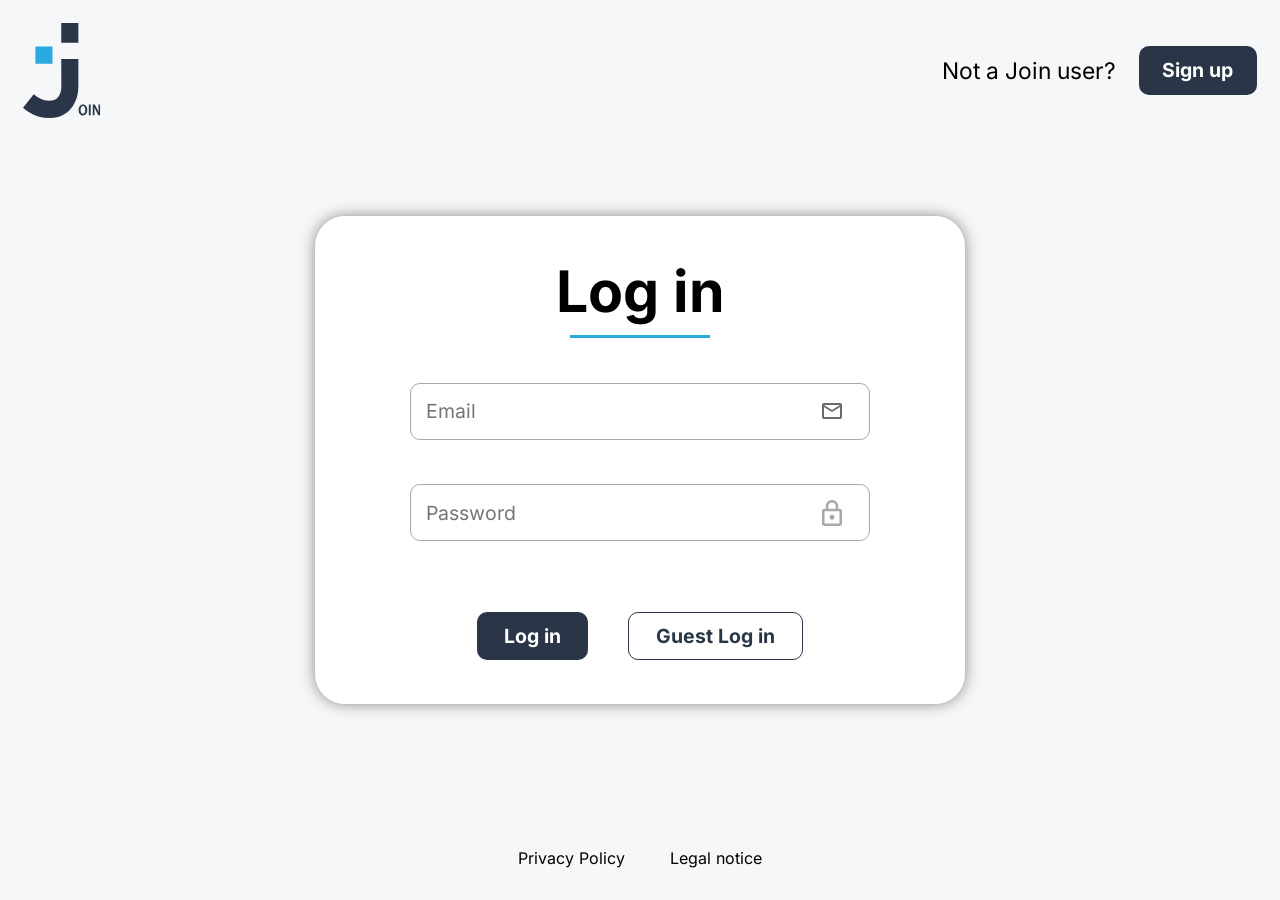
==== commit d1d4369f: "feat: add intermediate responsive layout between mobile and desktop" ====
--- a/index.html
+++ b/index.html
@@ -19,6 +19,7 @@
     <link rel="stylesheet" href="./styles/components/dialogs.css" />
     <link rel="stylesheet" href="./styles/formErrors.css" />
     <link rel="stylesheet" href="./styles/login.css" />
+    <link rel="stylesheet" href="./styles/authIntermediate.css" />
     <link rel="stylesheet" href="./styles/fonts.css" />
 
     <title>Join</title>
--- a/styles/root.css
+++ b/styles/root.css
@@ -1,119 +1,118 @@
 :root {
-    /* From style.css */
-    --background-dark-color: #2a3647;
-    --background-bright-color: #f6f7f8;
-    --color-brand: #124658;
+  /* From style.css */
+  --background-dark-color: #2a3647;
+  --background-bright-color: #f6f7f8;
+  --color-brand: #124658;
 
-    --color-grey-bright: #a8a8a8;
+  --color-grey-bright: #a8a8a8;
 
-    --border-radius-high: 30px;
-    --border-radius-middle: 10px;
-    --border-radius-small: 8px;
+  --border-radius-high: 30px;
+  --border-radius-middle: 10px;
+  --border-radius-small: 8px;
 
-    --content-max-width: 1440px;
-    --breakpoint-mobile-to-desktop: 1280px;
+  --content-max-width: 1440px;
+  --breakpoint-mobile-to-desktop: 1280px;
 
-    /* root settings for login screen */
-    --space-xxs: 4px;
-    --space-xs: 8px;
-    --space-sm: clamp(8px, 6.86px + 0.36vw, 12px);
-    --space-md: clamp(8px, 5.71px + 0.71vw, 16px);
-    --space-lg: clamp(16px, 13.71px + 0.71vw, 24px);
-    --space-xl: clamp(24px, 17.14px + 2.14vw, 48px);
-    --space-xxl: 56px;
+  /* root settings for login screen */
+  --space-xxs: 4px;
+  --space-xs: 8px;
+  --space-sm: clamp(8px, 6.86px + 0.36vw, 12px);
+  --space-md: clamp(8px, 5.71px + 0.71vw, 16px);
+  --space-lg: clamp(16px, 13.71px + 0.71vw, 24px);
+  --space-xl: clamp(24px, 17.14px + 2.14vw, 48px);
+  --space-xxl: 56px;
 
-    --font-input: clamp(16px, 14.86px + 0.36vw, 20px);
-    --font-button: clamp(16px, 14.86px + 0.36vw, 20px);
-    --font-heading: clamp(40px, 34.29px + 1.79vw, 60px);
-    --font-heading-h2: clamp(36px, 29.14px + 2.14vw, 60px);
-    --font-heading-strong: clamp(48px, 44.57px + 1.07vw, 60px);
-    --font-heading-two-desktop: 20px;
-    --font-heading-two-mobile: 27px;
+  --font-input: clamp(16px, 14.86px + 0.36vw, 20px);
+  --font-button: clamp(16px, 14.86px + 0.36vw, 20px);
+  --font-heading: clamp(40px, 34.29px + 1.79vw, 60px);
+  --font-heading-h2: clamp(36px, 29.14px + 2.14vw, 60px);
+  --font-heading-strong: clamp(48px, 44.57px + 1.07vw, 60px);
+  --font-heading-two-desktop: 20px;
+  --font-heading-two-mobile: 27px;
 
-    --logo-start-size: clamp(180px, 111.43px + 21.43vw, 420px);
-    --logo-end-size: clamp(64px, 53.71px + 3.21vw, 100px);
+  --logo-start-size: clamp(180px, 111.43px + 21.43vw, 420px);
+  --logo-end-size: clamp(64px, 53.71px + 3.21vw, 100px);
 
-    --button-hover-shadow: 0px 5px 10px 0px rgba(0, 0, 0, 0.25);
-    --button-dark-active-background-color: #091931;
-    --button-dark-hover-bright-background-color:  var(--color-accent);
-    --color-white: #fff;
-    --color-accent: #29abe2;
-    --color-black: #000;
-    --color-input-border: #ccc;
-    --color-surface-hover: #eeeeee;
-    --color-input-muted: #757575;
-    --color-error: #ff3d00;
-    --color-error-light: #ff8190;
-    --color-option-hover: #f5f5f5;
-    --input-focus-color: rgba(41 171 226 / 0.5);
-    --color-neutral-light: #d1d1d1;
+  --button-hover-shadow: 0px 5px 10px 0px rgba(0, 0, 0, 0.25);
+  --button-dark-active-background-color: #091931;
+  --button-dark-hover-bright-background-color: var(--color-accent);
+  --color-white: #fff;
+  --color-accent: #29abe2;
+  --color-black: #000;
+  --color-input-border: #ccc;
+  --color-surface-hover: #eeeeee;
+  --color-input-muted: #757575;
+  --color-error: #E60026;
+  --color-option-hover: #f5f5f5;
+  --input-focus-color: rgba(41 171 226 / 0.5);
+  --color-neutral-light: #d1d1d1;
 
-    /* root settings for header/navbar */
-    --navbar-link-grey-color: #cdcdcd;
-    --navbar-link-border-radius: 16px;
-    --navbar-desktop-link-height: 48px;
-    --navbar-desktop-width: 220px;
-    --navbar-desktop-padding-block: 64px;
-    --mobile-header-footer-height: 80px;
+  /* root settings for header/navbar */
+  --navbar-link-grey-color: #cdcdcd;
+  --navbar-link-border-radius: 16px;
+  --navbar-desktop-link-height: 48px;
+  --navbar-desktop-width: 220px;
+  --navbar-desktop-padding-block: 64px;
+  --mobile-header-footer-height: 80px;
 
-    /* root settings for buttons */
-    --size-button-add-mobile-dark: clamp(36px, 34.8571px + 0.3571vw, 40px);
-    --size-button-add-mobile-bright: clamp(26px, 24.8571px + 0.3571vw, 30px);
-    --size-button-search: clamp(30px, 27.1429px + 0.8929vw, 40px);
+  /* root settings for buttons */
+  --size-button-add-mobile-dark: clamp(36px, 34.8571px + 0.3571vw, 40px);
+  --size-button-add-mobile-bright: clamp(26px, 24.8571px + 0.3571vw, 30px);
+  --size-button-search: clamp(30px, 27.1429px + 0.8929vw, 40px);
 
-    --size-input-icon: clamp(18px, 17.43px + 0.18vw, 20px);
+  --size-input-icon: clamp(18px, 17.43px + 0.18vw, 20px);
 
-    /* root settings for badges */
-    --size-badge-user: clamp(40px, 38.8571px + 0.3571vw, 44px);
+  /* root settings for badges */
+  --size-badge-user: clamp(40px, 38.8571px + 0.3571vw, 44px);
 
-    --color-badge-user-orange: #ff7a00;
-    --color-badge-user-red: #ff4646;
-    --color-badge-user-purple: #9327ff;
-    --color-badge-user-pink: #fc71ff;
-    --color-badge-user-blue-dark: #462f8a;
-    --color-badge-user-blue-medium: #6e52ff;
-    --color-badge-user-blue-light: #00bee8;
-    --color-mint: #1fd7c1;
-    --color-badge-user-yellow: #ffbb2b;
+  --color-badge-user-orange: #ff7a00;
+  --color-badge-user-red: #ff4646;
+  --color-badge-user-purple: #9327ff;
+  --color-badge-user-pink: #fc71ff;
+  --color-badge-user-blue-dark: #462f8a;
+  --color-badge-user-blue-medium: #6e52ff;
+  --color-badge-user-blue-light: #00bee8;
+  --color-mint: #1fd7c1;
+  --color-badge-user-yellow: #ffbb2b;
 
-    --color-badge-type-blue: #0038ff;
+  --color-badge-type-blue: #0038ff;
 
-    /* From login.css */
-    --login-max-width: 650px;
-    --form-max-width: 460px;
+  /* From login.css */
+  --login-max-width: 650px;
+  --form-max-width: 460px;
 
-    /* From summaryPage.css */
-    /* SVG scale */
-    --image-to-do-size: clamp(40px, 31.4286px + 2.6786cqi, 70px);
-    --image-deadline-size: clamp(40px, calc(1.98vw + 33.67px), 59px);
+  /* From summaryPage.css */
+  /* SVG scale */
+  --image-to-do-size: clamp(40px, 31.4286px + 2.6786cqi, 70px);
+  --image-deadline-size: clamp(40px, calc(1.98vw + 33.67px), 59px);
 
-    /* Container mobile To-Do, Done, Taks in Board, in progresse, Awaiting feedback*/
+  /* Container mobile To-Do, Done, Taks in Board, in progresse, Awaiting feedback*/
 
-    --todo-card-width: clamp(186px, calc(3.55vw + 174.65px), 220px);
-    --task-container-width: clamp(116px, calc(10.84vw + 81.3px), 140px);
+  --todo-card-width: clamp(186px, calc(3.55vw + 174.65px), 220px);
+  --task-container-width: clamp(116px, calc(10.84vw + 81.3px), 140px);
 
-    /*Container Desktop */
-    --todo-card-desktop-width: clamp(221px, calc(26.875vw - 123px), 264px);
-    --task-container-desktop-width: clamp(141px, calc(15.625vw - 59px), 166px);
+  /*Container Desktop */
+  --todo-card-desktop-width: clamp(221px, calc(26.875vw - 123px), 264px);
+  --task-container-desktop-width: clamp(141px, calc(15.625vw - 59px), 166px);
 
-    /* From board.css */
-    --color-card-task-progress-grey: #f4f4f4;
-    --color-card-task-progress-blue: #4589ff;
-    --color-overlay-task-details-term: #42526e;
+  /* From board.css */
+  --color-card-task-progress-grey: #f4f4f4;
+  --color-card-task-progress-blue: #4589ff;
+  --color-overlay-task-details-term: #42526e;
 
-    --background-board-feedback-color: #e7e7e7;
+  --background-board-feedback-color: #e7e7e7;
 
-    --size-input-height: clamp(48px, 45.71px + 0.71vw, 56px);
-    --size-task-card-width: 250px;
+  --size-input-height: clamp(48px, 45.71px + 0.71vw, 56px);
+  --size-task-card-width: 250px;
 
-    --font-size-task: 16px;
-    --font-size-task-overlay-heading-two: clamp(32px, 29.7143px + 0.7143vw, 40px);
-    --space-task: 16px;
+  --font-size-task: 16px;
+  --font-size-task-overlay-heading-two: clamp(32px, 29.7143px + 0.7143vw, 40px);
+  --space-task: 16px;
 
-    --border-radius-task-card: 24px;
+  --border-radius-task-card: 24px;
 
-    /* From taskForm.css */
-    --task-fields-max-width: calc(405px + var(--space-md) + var(--space-md));
-    --task-column-gap-half: clamp(12px, 8.57px + 1.07vw, 24px);
-    --task-label-input-gap: 12px;
+  /* From taskForm.css */
+  --task-fields-max-width: calc(405px + var(--space-md) + var(--space-md));
+  --task-column-gap-half: clamp(12px, 8.57px + 1.07vw, 24px);
+  --task-label-input-gap: 12px;
 }
--- a/style.css
+++ b/style.css
@@ -1,306 +1,308 @@
+@import url("./styles/navigationIntermediate.css");
+
 *,
 *::before,
 *::after {
-    box-sizing: border-box;
-    margin: 0;
-
-    font-family: "Inter", sans-serif;
+  box-sizing: border-box;
+  margin: 0;
+
+  font-family: "Inter", sans-serif;
 }
 
 .app-wrapper {
-    min-height: 100dvh;
+  min-height: 100dvh;
 }
 
 .required {
-    color: #f67d8b;
+  color: var(--color-error);
 }
 
 /* links */
 
 a {
-    text-decoration: none;
-    color: var(--color-brand);
+  text-decoration: none;
+  color: var(--color-brand);
 }
 
 /* checkbox */
 input[type="checkbox"] {
-    appearance: none;
-    height: 24px;
+  appearance: none;
+  height: 24px;
+  width: 24px;
+
+  background-image: url(./assets/icons/checkboxUnchecked.svg);
+  background-position: center;
+  background-repeat: no-repeat;
+}
+
+input[type="checkbox"]:checked {
+  background-image: url(./assets/icons/checkboxChecked.svg);
+}
+
+/* Header mobile */
+
+.header {
+  position: fixed;
+  top: 0;
+  z-index: 10;
+
+  width: 100%;
+
+  background-color: white;
+  box-shadow: 0 0 16px -1px rgb(0 0 0 / 50%);
+}
+
+.header-wrapper {
+  height: var(--mobile-header-footer-height);
+
+  width: 100%;
+  padding: var(--space-lg) var(--space-md);
+}
+
+.header-wrapper > button {
+  cursor: pointer;
+}
+
+.header-logo {
+  height: 40px;
+}
+
+.header-headline {
+  display: none;
+}
+
+.header-profile-initials-button {
+  display: flex;
+  justify-content: center;
+  align-items: center;
+
+  padding: 0;
+
+  height: 40px;
+  width: 40px;
+
+  flex-shrink: 0;
+
+  color: var(--color-brand);
+  font-size: 1rem;
+  font-weight: 700;
+
+  background-color: inherit;
+  border: solid 2px var(--background-dark-color);
+  border-radius: 50%;
+
+  cursor: pointer;
+}
+
+.header-profile-initials-button:hover {
+  background-color: #0c2e6210;
+}
+
+.header-profile-initials-button.guest {
+  font-size: 1.25rem;
+}
+
+.header-link {
+  display: none;
+}
+
+/* Navbar  */
+.navbar {
+  display: flex;
+  justify-content: center;
+
+  position: fixed;
+  bottom: 0;
+  z-index: 10;
+
+  width: 100%;
+
+  background-color: var(--background-dark-color);
+}
+
+.navbar[data-is-logged-in="false"] {
+  padding-inline: 16px;
+
+  & > .navbar-wrapper .navbar-links {
+    justify-content: flex-start;
+  }
+
+  & > footer .link-navbar {
+    width: auto;
+    padding-inline: clamp(4px, 2vw, 16px);
+  }
+}
+
+.navbar-loading {
+  visibility: hidden;
+}
+
+.navbar footer,
+.navbar-logo {
+  display: none;
+}
+
+.navbar-wrapper {
+  display: flex;
+  flex-direction: column;
+
+  width: 100%;
+
+  gap: calc(var(--space-xxl) * 2);
+}
+
+.navbar-links {
+  display: flex;
+  justify-content: space-around;
+
+  width: min(100%, var(--content-max-width));
+  height: var(--mobile-header-footer-height);
+
+  list-style-type: none;
+  padding-inline-start: 0;
+}
+
+.link-navbar {
+  display: flex;
+  flex-direction: column;
+  justify-content: center;
+  align-items: center;
+
+  height: 100%;
+  width: 80px;
+
+  padding: 0;
+  gap: var(--space-xxs);
+
+  color: var(--navbar-link-grey-color);
+
+  border: unset;
+  border-radius: var(--navbar-link-border-radius);
+
+  & img {
     width: 24px;
-
-    background-image: url(./assets/icons/checkboxUnchecked.svg);
-    background-position: center;
-    background-repeat: no-repeat;
-}
-
-input[type="checkbox"]:checked {
-    background-image: url(./assets/icons/checkboxChecked.svg);
-}
-
-/* Header mobile */
-
-.header {
-    position: fixed;
-    top: 0;
-    z-index: 10;
-
+    aspect-ratio: 1/1;
+  }
+
+  & span {
+    font-family: "Open Sans";
+    font-size: 1rem;
+    font-weight: 400;
+
+    text-wrap: nowrap;
+  }
+}
+
+@media screen and (min-width: 1280px) {
+  .app-wrapper {
+    display: flex;
     width: 100%;
 
-    background-color: white;
-    box-shadow: 0 0 16px -1px rgb(0 0 0 / 50%);
-}
-
-.header-wrapper {
-    height: var(--mobile-header-footer-height);
-
-    width: 100%;
-    padding: var(--space-lg) var(--space-md);
-}
-
-.header-wrapper > button {
-    cursor: pointer;
-}
-
-.header-logo {
-    height: 40px;
-}
-
-.header-headline {
+    & main {
+      flex: 1 1 auto;
+      min-width: 0;
+    }
+  }
+
+  .header-wrapper {
+    padding-left: calc(var(--navbar-desktop-width) + var(--space-md));
+  }
+
+  .header-logo {
     display: none;
-}
-
-.header-profile-initials-button {
+  }
+
+  .header-headline {
+    display: block;
+
+    margin-inline-start: var(--space-xl);
+
+    font-size: 20px;
+    font-weight: 400;
+  }
+
+  .header-link {
     display: flex;
     justify-content: center;
     align-items: center;
 
-    padding: 0;
-
-    height: 40px;
-    width: 40px;
-
-    flex-shrink: 0;
-
-    color: var(--color-brand);
-    font-size: 1rem;
-    font-weight: 700;
-
-    background-color: inherit;
-    border: solid 2px var(--background-dark-color);
-    border-radius: 50%;
-
     cursor: pointer;
-}
-
-.header-profile-initials-button:hover {
-    background-color: #0c2e6210;
-}
-
-.header-profile-initials-button.guest {
-    font-size: 1.25rem;
-}
-
-.header-link {
+
+    &:hover {
+      scale: 1.2;
+    }
+  }
+
+  #link-help-profile-dialog {
     display: none;
-}
-
-/* Navbar  */
-.navbar {
-    display: flex;
-    justify-content: center;
-
-    position: fixed;
-    bottom: 0;
-    z-index: 10;
-
-    width: 100%;
-
-    background-color: var(--background-dark-color);
-}
-
-.navbar[data-is-logged-in="false"] {
-    padding-inline: 16px;
-
-    & > .navbar-wrapper .navbar-links {
-        justify-content: flex-start;
-    }
-
-    & > footer .link-navbar {
-        width: auto;
-        padding-inline: clamp(4px, 2vw, 16px);
-    }
-}
-
-.navbar-loading {
-    visibility: hidden;
-}
-
-.navbar footer,
-.navbar-logo {
-    display: none;
-}
-
-.navbar-wrapper {
-    display: flex;
+  }
+
+  .navbar {
     flex-direction: column;
-
-    width: 100%;
-
-    gap: calc(var(--space-xxl) * 2);
-}
-
-.navbar-links {
-    display: flex;
-    justify-content: space-around;
-
-    width: min(100%, var(--content-max-width));
-    height: var(--mobile-header-footer-height);
-
-    list-style-type: none;
-    padding-inline-start: 0;
-}
-
-.link-navbar {
-    display: flex;
+    justify-content: space-between;
+
+    position: sticky;
+    top: 0;
+    bottom: auto;
+
+    flex: 0 0 var(--navbar-desktop-width);
+    height: 100dvh;
+
+    padding-block: var(--navbar-desktop-padding-block);
+
+    & footer {
+      display: unset;
+    }
+  }
+
+  .navbar[data-is-logged-in="false"] {
+    padding-inline: 0;
+  }
+
+  .navbar-logo {
+    display: block;
+
+    height: var(--logo-end-size);
+    width: auto;
+  }
+
+  .navbar-links {
     flex-direction: column;
     justify-content: center;
-    align-items: center;
-
+
+    width: min(100%, var(--content-max-width));
     height: 100%;
-    width: 80px;
-
-    padding: 0;
-    gap: var(--space-xxs);
-
-    color: var(--navbar-link-grey-color);
-
-    border: unset;
-    border-radius: var(--navbar-link-border-radius);
+
+    gap: 16px;
+  }
+
+  footer {
+    & .navbar-links {
+      gap: unset;
+    }
+
+    & .link-navbar:hover {
+      background-color: unset;
+      color: var(--color-brand);
+    }
+  }
+
+  .link-navbar {
+    flex-direction: row;
+    justify-content: flex-start;
+    height: var(--navbar-desktop-link-height);
+    width: 100%;
+    padding-block: var(--space-xs);
+    padding-inline: var(--space-xxl);
+    gap: var(--space-xs);
+    border-radius: unset;
 
     & img {
-        width: 24px;
-        aspect-ratio: 1/1;
-    }
-
-    & span {
-        font-family: "Open Sans";
-        font-size: 1rem;
-        font-weight: 400;
-
-        text-wrap: nowrap;
-    }
-}
-
-@media screen and (min-width: 1280px) {
-    .app-wrapper {
-        display: flex;
-        width: 100%;
-
-        & main {
-            flex: 1 1 auto;
-            min-width: 0;
-        }
-    }
-
-    .header-wrapper {
-        padding-left: calc(var(--navbar-desktop-width) + var(--space-md));
-    }
-
-    .header-logo {
-        display: none;
-    }
-
-    .header-headline {
-        display: block;
-
-        margin-inline-start: var(--space-xl);
-
-        font-size: 20px;
-        font-weight: 400;
-    }
-
-    .header-link {
-        display: flex;
-        justify-content: center;
-        align-items: center;
-
-        cursor: pointer;
-
-        &:hover {
-            scale: 1.2;
-        }
-    }
-
-    #link-help-profile-dialog {
-        display: none;
-    }
-
-    .navbar {
-        flex-direction: column;
-        justify-content: space-between;
-
-        position: sticky;
-        top: 0;
-        bottom: auto;
-
-        flex: 0 0 var(--navbar-desktop-width);
-        height: 100dvh;
-
-        padding-block: var(--navbar-desktop-padding-block);
-
-        & footer {
-            display: unset;
-        }
-    }
-
-    .navbar[data-is-logged-in="false"] {
-        padding-inline: 0;
-    }
-
-    .navbar-logo {
-        display: block;
-
-        height: var(--logo-end-size);
-        width: auto;
-    }
-
-    .navbar-links {
-        flex-direction: column;
-        justify-content: center;
-
-        width: min(100%, var(--content-max-width));
-        height: 100%;
-
-        gap: 16px;
-    }
-
-    footer {
-        & .navbar-links {
-            gap: unset;
-        }
-
-        & .link-navbar:hover {
-            background-color: unset;
-            color: var(--color-brand);
-        }
-    }
-
-    .link-navbar {
-        flex-direction: row;
-        justify-content: flex-start;
-        height: var(--navbar-desktop-link-height);
-        width: 100%;
-        padding-block: var(--space-xs);
-        padding-inline: var(--space-xxl);
-        gap: var(--space-xs);
-        border-radius: unset;
-
-        & img {
-            width: 30px;
-        }
-
-        &:hover {
-            background-color: var(--color-brand);
-        }
-    }
-}
+      width: 30px;
+    }
+
+    &:hover {
+      background-color: var(--color-brand);
+    }
+  }
+}
--- a/styles/utilities.css
+++ b/styles/utilities.css
@@ -1,56 +1,52 @@
 /* Display */
 .d-none {
-    display: none !important;
+  display: none !important;
 }
 
 .d-unset {
-    display: unset !important;
+  display: unset !important;
 }
 
 /* Layout */
 .d-flex-align-center {
-    display: flex;
-    align-items: center;
-    justify-content: center;
+  display: flex;
+  align-items: center;
+  justify-content: center;
 }
 
 .d-flex-between {
-    display: flex;
-    justify-content: space-between;
-    align-items: center;
+  display: flex;
+  justify-content: space-between;
+  align-items: center;
 }
 
 .gap-xxs {
-    gap: var(--space-xxs);
+  gap: var(--space-xxs);
 }
 
 .gap-xs {
-    gap: var(--space-xs);
+  gap: var(--space-xs);
 }
 
 .gap-lg {
-    gap: var(--space-lg);
+  gap: var(--space-lg);
 }
 
 /* State */
-.overflow-hidden {
-    overflow: hidden;
-}
-
 .active {
-    color: #fff !important;
-    background-color: var(--button-dark-active-background-color) !important;
+  color: #fff !important;
+  background-color: var(--button-dark-active-background-color) !important;
 }
 
 /* Accessibility */
 .visually-hidden {
-    position: absolute;
-    width: 1px;
-    height: 1px;
-    padding: 0;
-    margin: -1px;
-    overflow: hidden;
-    clip-path: inset(50%);
-    white-space: nowrap;
-    border: 0;
+  position: absolute;
+  width: 1px;
+  height: 1px;
+  padding: 0;
+  margin: -1px;
+  overflow: hidden;
+  clip-path: inset(50%);
+  white-space: nowrap;
+  border: 0;
 }
--- a/styles/components/components.css
+++ b/styles/components/components.css
@@ -1,287 +1,287 @@
 /* Buttons */
 .button {
-    min-height: 48px;
-    padding: var(--space-sm) var(--space-lg);
-
-    font-size: var(--font-button);
-    font-weight: 700;
-
-    border-radius: var(--border-radius-middle);
-    cursor: pointer;
+  min-height: 48px;
+  padding: var(--space-sm) var(--space-lg);
+
+  font-size: var(--font-button);
+  font-weight: 700;
+
+  border-radius: var(--border-radius-middle);
+  cursor: pointer;
 }
 
 .button:disabled,
 .button:disabled:hover {
-    color: var(--color-white);
-    background-color: #bdbdbd;
-    border-color: transparent;
-    box-shadow: none;
-    cursor: not-allowed;
-    opacity: 0.7;
+  color: var(--color-white);
+  background-color: #bdbdbd;
+  border-color: transparent;
+  box-shadow: none;
+  cursor: not-allowed;
+  opacity: 0.7;
 }
 
 .button-dark {
-    color: var(--color-white);
-    background-color: var(--background-dark-color);
-    border: 1px solid transparent;
+  color: var(--color-white);
+  background-color: var(--background-dark-color);
+  border: 1px solid transparent;
 }
 
 .button-width {
-    width: 60%;
+  width: 60%;
 }
 
 .button-dark:hover {
-    background-color: var(--color-brand);
-    box-shadow: var(--button-hover-shadow);
+  background-color: var(--color-brand);
+  box-shadow: var(--button-hover-shadow);
 }
 
 .button-dark:active {
-    background-color: var(--button-dark-active-background-color);
+  background-color: var(--button-dark-active-background-color);
 }
 
 .button-bright {
-    color: var(--background-dark-color);
-    background-color: var(--color-white);
-    border: 1px solid var(--background-dark-color);
+  color: var(--background-dark-color);
+  background-color: var(--color-white);
+  border: 1px solid var(--background-dark-color);
 }
 
 .button-bright:hover {
-    color: var(--color-brand);
-    border-color: var(--color-brand);
-    outline: 2px solid var(--color-brand);
-    box-shadow: var(--button-hover-shadow);
+  color: var(--color-brand);
+  border-color: var(--color-brand);
+  outline: 2px solid var(--color-brand);
+  box-shadow: var(--button-hover-shadow);
 }
 
 .button-bright:active {
-    outline: none;
+  outline: none;
 }
 
 .button-arrow,
 .button-close,
 .button-task-overlay,
 .button-move-task {
-    background-color: transparent;
-    border: unset;
+  background-color: transparent;
+  border: unset;
 }
 
 .button-arrow {
-    width: 32px;
-    height: 32px;
-    min-height: unset;
-    margin-top: var(--space-xl);
-    padding: 0;
+  width: 32px;
+  height: 32px;
+  min-height: unset;
+  margin-top: var(--space-xl);
+  padding: 0;
 }
 
 .button-arrow,
 .button-add,
 .button-task-overlay,
 .button-move-task {
-    display: flex;
-    justify-content: center;
-    align-items: center;
+  display: flex;
+  justify-content: center;
+  align-items: center;
 }
 
 .button-arrow > img,
 .button-close > img,
 .button-task-overlay img,
 .button-move-task > img {
-    display: block;
+  display: block;
 }
 
 .button-add,
 .button-close,
 .button-move-task {
-    min-height: unset;
-}
-
-.button-move-task {
-    position: relative;
-    z-index: 2;
-    flex-shrink: 0;
-    width: 32px;
-    height: 32px;
-    padding: 4px;
-
-    border-radius: var(--border-radius-small);
+  min-height: unset;
+}
+
+.button-move-task {
+  position: relative;
+  z-index: 2;
+  flex-shrink: 0;
+  width: 32px;
+  height: 32px;
+  padding: 4px;
+
+  border-radius: var(--border-radius-small);
 }
 
 .button-arrow > img {
-    width: 50%;
+  width: 50%;
+  aspect-ratio: 1 / 1;
+}
+
+.button-close {
+  padding: var(--space-xs);
+  border-radius: 50%;
+
+  & > img {
+    height: 14px;
     aspect-ratio: 1 / 1;
-}
-
-.button-close {
-    padding: var(--space-xs);
-    border-radius: 50%;
-
-    & > img {
-        height: 14px;
-        aspect-ratio: 1 / 1;
-    }
+  }
 }
 
 .button-add {
-    padding: var(--space-sm);
+  padding: var(--space-sm);
 }
 
 .button-add-icon-mobile {
-    display: block;
+  display: block;
 }
 
 .button-add-icon-desktop,
 .button-add-span-desktop {
-    display: none;
+  display: none;
 }
 
 .button-add-dark-mobile {
-    max-width: var(--size-button-add-mobile-dark);
-    max-height: var(--size-button-add-mobile-dark);
+  max-width: var(--size-button-add-mobile-dark);
+  max-height: var(--size-button-add-mobile-dark);
 }
 
 .button-add-bright-mobile {
-    max-width: var(--size-button-add-mobile-bright);
-    max-height: var(--size-button-add-mobile-bright);
+  max-width: var(--size-button-add-mobile-bright);
+  max-height: var(--size-button-add-mobile-bright);
 }
 
 .button-task-overlay {
-    min-height: 0;
-    padding-block: 0;
-    padding-inline: var(--space-xs);
-    gap: var(--space-xs);
-
-    color: var(--background-dark-color);
-    font-weight: 400;
-    border-radius: 0;
-
-    &:hover {
-        text-shadow:
-            0.5px 0 currentColor,
-            -0.5px 0 currentColor;
-    }
+  min-height: 0;
+  padding-block: 0;
+  padding-inline: var(--space-xs);
+  gap: var(--space-xs);
+
+  color: var(--background-dark-color);
+  font-weight: 400;
+  border-radius: 0;
+
+  &:hover {
+    text-shadow:
+      0.5px 0 currentColor,
+      -0.5px 0 currentColor;
+  }
 }
 
 .button-close:hover,
 .button-move-task:hover {
-    background-color: var(--color-surface-hover);
+  background-color: var(--color-surface-hover);
 }
 
 .button-move-task > img {
-    width: 20px;
-    height: 20px;
+  width: 20px;
+  height: 20px;
 }
 
 /* Badges */
 .badge-user {
-    display: flex;
-    justify-content: center;
-    align-items: center;
-    width: var(--size-badge-user);
-    height: var(--size-badge-user);
-
-    color: var(--color-white);
-    font-size: 16px;
-    border: solid 2px var(--color-white);
-    border-radius: 50%;
+  display: flex;
+  justify-content: center;
+  align-items: center;
+  width: var(--size-badge-user);
+  height: var(--size-badge-user);
+
+  color: var(--color-white);
+  font-size: 16px;
+  border: solid 2px var(--color-white);
+  border-radius: 50%;
 }
 
 .badge-user-orange {
-    background-color: var(--color-badge-user-orange);
+  background-color: var(--color-badge-user-orange);
 }
 
 .badge-user-red {
-    background-color: var(--color-badge-user-red);
+  background-color: var(--color-badge-user-red);
 }
 
 .badge-user-purple {
-    background-color: var(--color-badge-user-purple);
+  background-color: var(--color-badge-user-purple);
 }
 
 .badge-user-blue-light {
-    background-color: var(--color-badge-user-blue-light);
+  background-color: var(--color-badge-user-blue-light);
 }
 
 .badge-user-blue-dark {
-    background-color: var(--color-badge-user-blue-dark);
+  background-color: var(--color-badge-user-blue-dark);
 }
 
 .badge-user-blue-medium {
-    background-color: var(--color-badge-user-blue-medium);
+  background-color: var(--color-badge-user-blue-medium);
 }
 
 .badge-user-pink {
-    background-color: var(--color-badge-user-pink);
+  background-color: var(--color-badge-user-pink);
 }
 
 .badge-user-yellow {
-    background-color: var(--color-badge-user-yellow);
+  background-color: var(--color-badge-user-yellow);
 }
 
 .badge-user-mint {
-    background-color: var(--color-mint);
+  background-color: var(--color-mint);
 }
 
 .badge-type {
-    margin-inline-end: auto;
-    padding-block: var(--space-xxs);
-    padding-inline: var(--space-xs);
-
-    color: var(--color-white);
-    font-weight: 400;
-    text-align: start;
-    text-wrap: nowrap;
-    border-radius: var(--border-radius-small);
+  margin-inline-end: auto;
+  padding-block: var(--space-xxs);
+  padding-inline: var(--space-xs);
+
+  color: var(--color-white);
+  font-weight: 400;
+  text-align: start;
+  text-wrap: nowrap;
+  border-radius: var(--border-radius-small);
 }
 
 .badge-type-user {
-    background-color: var(--color-badge-type-blue);
+  background-color: var(--color-badge-type-blue);
 }
 
 .badge-type-technical {
-    background-color: var(--color-mint);
+  background-color: var(--color-mint);
 }
 
 /* Generic elements */
 .scrollbar {
-    scrollbar-width: auto;
-    scrollbar-color: var(--color-grey-bright) transparent;
+  scrollbar-width: auto;
+  scrollbar-color: var(--color-grey-bright) transparent;
 }
 
 .scrollbar::-webkit-scrollbar {
-    width: 8px;
+  width: 8px;
 }
 
 .scrollbar::-webkit-scrollbar-track {
-    background-color: transparent;
+  background-color: transparent;
 }
 
 .scrollbar::-webkit-scrollbar-thumb {
-    background-color: var(--color-grey-bright);
-    background-clip: content-box;
-    border: 2px solid transparent;
-    border-radius: 999px;
+  background-color: var(--color-grey-bright);
+  background-clip: content-box;
+  border: 2px solid transparent;
+  border-radius: 999px;
 }
 
 .scrollbar::-webkit-scrollbar-thumb:hover {
-    background-color: #808080;
+  background-color: #808080;
 }
 
 .page-heading {
-    font-size: var(--font-heading);
-    font-weight: 700;
+  font-size: var(--font-heading);
+  font-weight: 700;
 }
 
 .section-heading {
-    color: var(--background-dark-color);
-    font-size: var(--font-heading-two-mobile);
-    font-weight: 700;
+  color: var(--background-dark-color);
+  font-size: var(--font-heading-two-mobile);
+  font-weight: 700;
 }
 
 @media screen and (min-width: 1280px) {
-    .button-move-task {
-        display: none;
-    }
-
-    .section-heading {
-        font-size: var(--font-heading-two-desktop);
-    }
-}
+  .button-move-task {
+    display: none;
+  }
+
+  .section-heading {
+    font-size: var(--font-heading-two-desktop);
+  }
+}
--- a/styles/components/forms.css
+++ b/styles/components/forms.css
@@ -1,97 +1,97 @@
 /* Authentication form container */
 .main-wrapper {
-    position: relative;
-    z-index: 1;
-    display: flex;
-    flex-direction: column;
-    align-items: center;
-    gap: var(--space-xl);
+  position: relative;
+  z-index: 1;
+  display: flex;
+  flex-direction: column;
+  align-items: center;
+  gap: var(--space-xl);
 
-    width: min(100%, var(--login-max-width));
-    padding: var(--space-xl) var(--space-lg);
+  width: min(100%, var(--login-max-width));
+  padding: var(--space-xl) var(--space-lg);
 
-    background-color: var(--color-white);
-    border-radius: var(--border-radius-high);
-    box-shadow: 0 0 16px -1px rgb(0 0 0 / 50%);
-    opacity: 0;
+  background-color: var(--color-white);
+  border-radius: var(--border-radius-high);
+  box-shadow: 0 0 16px -1px rgb(0 0 0 / 50%);
+  opacity: 0;
 }
 
 .main-margin-bottom {
-    margin-bottom: 48px;
+  margin-bottom: 48px;
 }
 
 .main-wrapper h1 {
-    margin: 0;
-    font-size: var(--font-heading);
-    font-weight: 700;
-    line-height: 1.1;
-    text-align: center;
+  margin: 0;
+  font-size: var(--font-heading);
+  font-weight: 700;
+  line-height: 1.1;
+  text-align: center;
 }
 
 /* Input controls */
 .input-wrapper {
-    display: flex;
-    align-items: center;
-    width: 100%;
-    min-height: var(--size-input-height);
-    padding-inline: var(--space-md);
+  display: flex;
+  align-items: center;
+  width: 100%;
+  min-height: var(--size-input-height);
+  padding-inline: var(--space-md);
 
-    background-color: var(--color-white);
-    border: 1px solid var(--color-grey-bright);
-    border-radius: var(--border-radius-middle);
+  background-color: var(--color-white);
+  border: 1px solid var(--color-grey-bright);
+  border-radius: var(--border-radius-middle);
 }
 
 .input-wrapper button,
 .input-icon,
 .button-show-password {
-    display: flex;
-    justify-content: center;
-    align-items: center;
-    flex-shrink: 0;
-    width: 44px;
-    height: 44px;
-    margin-left: var(--space-xs);
-    padding: var(--space-xs);
+  display: flex;
+  justify-content: center;
+  align-items: center;
+  flex-shrink: 0;
+  width: 44px;
+  height: 44px;
+  margin-left: var(--space-xs);
+  padding: var(--space-xs);
 
-    background-color: transparent;
-    border: none;
-    border-radius: 12px;
+  background-color: transparent;
+  border: none;
+  border-radius: 12px;
 }
 
 .input-wrapper button {
-    cursor: pointer;
+  cursor: pointer;
 }
 
 .input-wrapper:hover,
 .board-search:hover {
-    border-color: #e7e7e7;
+  border-color: #e7e7e7;
 }
 
 .input-wrapper:focus-within,
 .board-search:focus-within {
-    border-color: var(--color-brand);
+  border-color: var(--color-brand);
 }
 
 input.input-wrapper,
 textarea.input-wrapper {
-    outline: none;
+  outline: none;
 }
 
 .input-wrapper input {
-    flex: 1;
-    min-width: 0;
-    height: var(--size-input-height);
-    padding: 0;
+  flex: 1;
+  min-width: 0;
+  height: var(--size-input-height);
+  padding: 0;
 
-    font-size: var(--font-input);
-    background-color: transparent;
-    border: none;
-    outline: none;
+  font-size: var(--font-input);
+  background-color: transparent;
+  border: none;
+  outline: none;
 }
 
 .input-wrapper img {
-    width: var(--size-input-icon);
-    height: auto;
+  width: var(--size-input-icon);
+  height: auto;
 }
 
 a:focus-visible,
@@ -99,11 +99,11 @@
 textarea:not(.input-wrapper):focus-visible,
 select:focus-visible,
 [tabindex]:focus-visible {
-    outline: 3px solid var(--input-focus-color);
-    outline-offset: 2px;
+  outline: 3px solid var(--input-focus-color);
+  outline-offset: 2px;
 }
 
 input:-webkit-autofill {
-    -webkit-text-fill-color: var(--color-black);
-    box-shadow: 0 0 0 1000px var(--color-white) inset;
+  -webkit-text-fill-color: var(--color-black);
+  box-shadow: 0 0 0 1000px var(--color-white) inset;
 }
--- a/styles/components/dialogs.css
+++ b/styles/components/dialogs.css
@@ -1,291 +1,291 @@
 /* Dialogs */
 #dialog-task[open],
 #dialog-add-task[open] {
-    top: 50%;
-    left: 50%;
-
-    width: 90dvw;
-    max-width: 530px;
-    max-height: 90dvh;
-    padding: 0;
-
-    background-color: unset;
-    border: unset;
-    border-radius: var(--border-radius-high);
-    overflow: hidden;
-
-    &:not(.dialog-task-closing) {
-        animation: slide-in-from-right-to-center 256ms linear forwards;
-    }
+  top: 50%;
+  left: 50%;
+
+  width: 90dvw;
+  max-width: 530px;
+  max-height: 90dvh;
+  padding: 0;
+
+  background-color: unset;
+  border: unset;
+  border-radius: var(--border-radius-high);
+  overflow: hidden;
+
+  &:not(.dialog-task-closing) {
+    animation: slide-in-from-right-to-center 256ms linear forwards;
+  }
 }
 
 #dialog-add-task[open] {
-    display: flex;
-    flex-direction: column;
-
-    width: 90dvw;
-    max-width: 1000px;
-    height: min(90dvh, 940px);
-    padding: 64px;
-
-    background-color: var(--color-white);
+  display: flex;
+  flex-direction: column;
+
+  width: 90dvw;
+  max-width: 1000px;
+  height: min(90dvh, 940px);
+  padding: 64px;
+
+  background-color: var(--color-white);
 }
 
 #dialog-add-task > .add-task {
-    flex: 1;
-    min-height: 0;
-    margin-right: -64px;
-    padding-right: 64px;
-    overflow-y: auto;
-    scrollbar-gutter: stable;
+  flex: 1;
+  min-height: 0;
+  margin-right: -64px;
+  padding-right: 64px;
+  overflow-y: auto;
+  scrollbar-gutter: stable;
 }
 
 #contact[open] {
-    top: 50%;
-    left: 50%;
-
-    &:not(.contact-closing) {
-        animation: slide-in-from-bottom-to-center 256ms linear forwards;
-    }
+  top: 50%;
+  left: 50%;
+
+  &:not(.contact-closing) {
+    animation: slide-in-from-bottom-to-center 256ms linear forwards;
+  }
 }
 
 #dialog-profile[open],
 #dialog-edit-contact[open] {
-    position: fixed;
-    right: var(--space-xs);
-    left: auto;
-    margin: 0;
+  position: fixed;
+  right: var(--space-xs);
+  left: auto;
+  margin: 0;
+  padding: var(--space-xs);
+
+  border: unset;
+  border-radius: 20px 0 20px 20px;
+  box-shadow: 0 2px 4px rgb(0 0 0 / 50%);
+
+  &:not(.dialog-profile-closing) {
+    animation: slide-in-from-right 256ms linear forwards;
+  }
+
+  & ul {
     padding: var(--space-xs);
-
-    border: unset;
-    border-radius: 20px 0 20px 20px;
-    box-shadow: 0 2px 4px rgb(0 0 0 / 50%);
-
-    &:not(.dialog-profile-closing) {
-        animation: slide-in-from-right 256ms linear forwards;
-    }
-
-    & ul {
-        padding: var(--space-xs);
-        list-style-type: none;
-    }
+    list-style-type: none;
+  }
 }
 
 #dialog-profile[open] {
-    top: var(--mobile-header-footer-height);
-    bottom: auto;
-
-    background-color: var(--background-dark-color);
-
-    & .link-navbar {
-        align-items: unset;
-        width: unset;
-        height: unset;
-        padding-block: 16px;
-        padding-inline: var(--space-xs);
-    }
+  top: var(--mobile-header-footer-height);
+  bottom: auto;
+
+  background-color: var(--background-dark-color);
+
+  & .link-navbar {
+    align-items: unset;
+    width: unset;
+    height: unset;
+    padding-block: 16px;
+    padding-inline: var(--space-xs);
+  }
 }
 
 #dialog-edit-contact[open] {
-    top: auto;
-    bottom: calc(var(--mobile-header-footer-height) + 16px);
-
-    & .button-task-overlay {
-        display: flex;
-        justify-content: flex-start;
-        width: 100px;
-        padding-block: 16px;
-        padding-inline: var(--space-md);
-    }
-
-    & .button-task-overlay:hover {
-        text-shadow: unset;
-    }
-
-    & .button-task-overlay:active {
-        color: var(--color-brand);
-        background-color: var(--color-surface-hover);
-        border-radius: var(--border-radius-middle);
-        text-shadow:
-            0.3px 0 currentColor,
-            -0.3px 0 currentColor;
-    }
+  top: auto;
+  bottom: calc(var(--mobile-header-footer-height) + 16px);
+
+  & .button-task-overlay {
+    display: flex;
+    justify-content: flex-start;
+    width: 100px;
+    padding-block: 16px;
+    padding-inline: var(--space-md);
+  }
+
+  & .button-task-overlay:hover {
+    text-shadow: unset;
+  }
+
+  & .button-task-overlay:active {
+    color: var(--color-brand);
+    background-color: var(--color-surface-hover);
+    border-radius: var(--border-radius-middle);
+    text-shadow:
+      0.3px 0 currentColor,
+      -0.3px 0 currentColor;
+  }
 }
 
 .dialog-task-closing {
-    animation: slide-out-from-center-to-right 256ms linear forwards;
+  animation: slide-out-from-center-to-right 256ms linear forwards;
 }
 
 .contact-closing {
-    animation: slide-out-from-center-to-bottom 256ms linear forwards;
+  animation: slide-out-from-center-to-bottom 256ms linear forwards;
 }
 
 .dialog-profile-closing {
-    animation: slide-out-to-right 256ms linear forwards;
+  animation: slide-out-to-right 256ms linear forwards;
 }
 
 /* Notifications */
 #notification {
-    --notification-transform: translate(-50%, -50%);
-
-    position: fixed;
-    top: 50%;
-    left: 50%;
-    z-index: 1000;
-    display: none;
-    padding: 20px 24px;
-
-    color: var(--color-white);
-    font-size: 16px;
-    background-color: var(--background-dark-color);
-    border-radius: var(--border-radius-middle);
-    box-shadow: 0 2px 4px rgb(0 0 0 / 25%);
-    transform: var(--notification-transform);
-    pointer-events: none;
+  --notification-transform: translate(-50%, -50%);
+
+  position: fixed;
+  top: 50%;
+  left: 50%;
+  z-index: 1000;
+  display: none;
+  padding: 20px 24px;
+
+  color: var(--color-white);
+  font-size: 16px;
+  background-color: var(--background-dark-color);
+  border-radius: var(--border-radius-middle);
+  box-shadow: 0 2px 4px rgb(0 0 0 / 25%);
+  transform: var(--notification-transform);
+  pointer-events: none;
 }
 
 #notification.is-error {
-    background-color: #b3261e;
+  background-color: var(--color-error);
 }
 
 #notification.is-visible {
-    display: block;
-    animation: notification-slide-in-mobile 160ms linear forwards;
+  display: block;
+  animation: notification-slide-in-mobile 160ms linear forwards;
 }
 
 #notification.is-closing {
-    animation: notification-slide-out-mobile 160ms linear forwards;
+  animation: notification-slide-out-mobile 160ms linear forwards;
 }
 
 #notification.notification-task-created.is-visible {
-    display: flex;
-    align-items: center;
-    gap: var(--space-sm);
+  display: flex;
+  align-items: center;
+  gap: var(--space-sm);
 }
 
 #notification.notification-task-created::after {
-    content: "";
-    flex: 0 0 auto;
-    width: 24px;
-    height: 20px;
-
-    background: url("../../assets/icons/board.svg") center / contain no-repeat;
+  content: "";
+  flex: 0 0 auto;
+  width: 24px;
+  height: 20px;
+
+  background: url("../../assets/icons/board.svg") center / contain no-repeat;
 }
 
 @keyframes slide-in-from-right-to-center {
-    from {
-        transform: translate(50vw, -50%);
-    }
-
-    to {
-        transform: translate(-50%, -50%);
-    }
+  from {
+    transform: translate(50vw, -50%);
+  }
+
+  to {
+    transform: translate(-50%, -50%);
+  }
 }
 
 @keyframes slide-out-from-center-to-right {
-    from {
-        transform: translate(-50%, -50%);
-    }
-
-    to {
-        transform: translate(50vw, -50%);
-    }
+  from {
+    transform: translate(-50%, -50%);
+  }
+
+  to {
+    transform: translate(50vw, -50%);
+  }
 }
 
 @keyframes slide-in-from-bottom-to-center {
-    from {
-        transform: translate(-50%, 50dvh);
-    }
-
-    to {
-        transform: translate(-50%, -50%);
-    }
+  from {
+    transform: translate(-50%, 50dvh);
+  }
+
+  to {
+    transform: translate(-50%, -50%);
+  }
 }
 
 @keyframes slide-out-from-center-to-bottom {
-    from {
-        transform: translate(-50%, -50%);
-    }
-
-    to {
-        transform: translate(-50%, 50dvh);
-    }
+  from {
+    transform: translate(-50%, -50%);
+  }
+
+  to {
+    transform: translate(-50%, 50dvh);
+  }
 }
 
 @keyframes slide-in-from-right {
-    from {
-        transform: translateX(100%);
-    }
-
-    to {
-        transform: translateX(0);
-    }
+  from {
+    transform: translateX(100%);
+  }
+
+  to {
+    transform: translateX(0);
+  }
 }
 
 @keyframes slide-out-to-right {
-    from {
-        transform: translateX(0);
-    }
-
-    to {
-        transform: translateX(100%);
-    }
+  from {
+    transform: translateX(0);
+  }
+
+  to {
+    transform: translateX(100%);
+  }
 }
 
 @keyframes notification-slide-in-mobile {
-    from {
-        transform: translateY(100dvh) var(--notification-transform);
-    }
-
-    to {
-        transform: var(--notification-transform);
-    }
+  from {
+    transform: translateY(100dvh) var(--notification-transform);
+  }
+
+  to {
+    transform: var(--notification-transform);
+  }
 }
 
 @keyframes notification-slide-out-mobile {
-    from {
-        transform: var(--notification-transform);
-    }
-
-    to {
-        transform: translateY(100dvh) var(--notification-transform);
-    }
+  from {
+    transform: var(--notification-transform);
+  }
+
+  to {
+    transform: translateY(100dvh) var(--notification-transform);
+  }
 }
 
 @keyframes notification-slide-in-desktop {
-    from {
-        transform: translateX(100vw) var(--notification-transform);
-    }
-
-    to {
-        transform: var(--notification-transform);
-    }
+  from {
+    transform: translateX(100vw) var(--notification-transform);
+  }
+
+  to {
+    transform: var(--notification-transform);
+  }
 }
 
 @keyframes notification-slide-out-desktop {
-    from {
-        transform: var(--notification-transform);
-    }
-
-    to {
-        transform: translateX(100vw) var(--notification-transform);
-    }
+  from {
+    transform: var(--notification-transform);
+  }
+
+  to {
+    transform: translateX(100vw) var(--notification-transform);
+  }
 }
 
 @media screen and (min-width: 1280px) {
-    #contact[open]:not(.contact-closing) {
-        animation: slide-in-from-right-to-center 256ms linear forwards;
-    }
-
-    .contact-closing {
-        animation: slide-out-from-center-to-right 256ms linear forwards;
-    }
-
-    #notification.is-visible {
-        animation: notification-slide-in-desktop 160ms linear forwards;
-    }
-
-    #notification.is-closing {
-        animation: notification-slide-out-desktop 160ms linear forwards;
-    }
-}
+  #contact[open]:not(.contact-closing) {
+    animation: slide-in-from-right-to-center 256ms linear forwards;
+  }
+
+  .contact-closing {
+    animation: slide-out-from-center-to-right 256ms linear forwards;
+  }
+
+  #notification.is-visible {
+    animation: notification-slide-in-desktop 160ms linear forwards;
+  }
+
+  #notification.is-closing {
+    animation: notification-slide-out-desktop 160ms linear forwards;
+  }
+}
--- a/styles/formErrors.css
+++ b/styles/formErrors.css
@@ -1,21 +1,21 @@
 .form-field {
-    width: 100%;
+  width: 100%;
 }
 
 .form-error,
 .form-field-error {
-    min-height: 18px;
-    margin-block: 4px;
+  min-height: 18px;
+  margin-block: 4px;
 
-    color: red;
-    font-size: 14px;
+  color: var(--color-error);
+  font-size: 14px;
 
-    text-align: left;
-    line-height: 18px;
+  text-align: left;
+  line-height: 18px;
 }
 
 .input-wrapper.has-error,
 .input-wrapper.has-error:hover,
 .input-wrapper.has-error:focus-within {
-    border-color: red;
+  border-color: var(--color-error);
 }
--- a/styles/login.css
+++ b/styles/login.css
@@ -4,345 +4,343 @@
 body#login:target .main-wrapper,
 body#login:target .sign-up-wrapper,
 body#login:target footer {
-    animation: none;
+  animation: none;
 }
 
 body#login:target .landing-page {
-    background-color: var(--background-bright-color);
+  background-color: var(--background-bright-color);
 }
 
 body#login:target .logo-dark {
-    top: var(--space-lg);
-    left: var(--space-lg);
-
-    height: var(--logo-end-size);
-    opacity: 1;
-
-    transform: none;
+  top: var(--space-lg);
+  left: var(--space-lg);
+
+  height: var(--logo-end-size);
+  opacity: 1;
+
+  transform: none;
 }
 
 body#login:target .logo-bright {
-    opacity: 0;
+  opacity: 0;
 }
 
 body#login:target .main-wrapper,
 body#login:target .sign-up-wrapper,
 body#login:target footer {
-    opacity: 1;
+  opacity: 1;
 }
 
 .login-page .landing-page {
-    animation: background-fade 2s ease-in-out forwards;
+  animation: background-fade 2s ease-in-out forwards;
 }
 
 .login-page .logo-dark {
-    animation: move-dark-logo 2s ease-in-out forwards;
+  animation: move-dark-logo 2s ease-in-out forwards;
 }
 
 .login-page .logo-bright {
-    animation: move-bright-logo 2s ease-in-out forwards;
+  animation: move-bright-logo 2s ease-in-out forwards;
 }
 
 .login-page .main-wrapper,
 .login-page .sign-up-wrapper,
 .login-page footer {
-    animation: fade-in 2.5s ease-in-out forwards;
+  animation: fade-in 2.5s ease-in-out forwards;
 }
 
 .landing-page {
-    width: 100%;
-    min-height: 100dvh;
-
-    background-color: var(--background-dark-color);
+  width: 100%;
+  min-height: 100dvh;
+
+  background-color: var(--background-dark-color);
 }
 
 .login-header {
-    position: fixed;
-    top: var(--space-lg);
-    z-index: 3;
-
-    display: flex;
-    justify-content: flex-end;
-
-    width: min(100%, var(--content-max-width));
-    padding: var(--space-lg);
-
-    right: 0;
-    left: 0;
-    margin-inline: auto;
+  position: fixed;
+  top: var(--space-lg);
+  z-index: 3;
+
+  display: flex;
+  justify-content: flex-end;
+
+  width: min(100%, var(--content-max-width));
+  padding: var(--space-lg);
+
+  right: 0;
+  left: 0;
+  margin-inline: auto;
 }
 
 .sign-up-wrapper,
 .sign-up-wrapper a {
-    display: flex;
-    justify-content: center;
-    align-items: center;
+  display: flex;
+  justify-content: center;
+  align-items: center;
 }
 
 .sign-up-wrapper {
-    gap: var(--space-lg);
-    opacity: 0;
+  gap: var(--space-lg);
+  opacity: 0;
 }
 
 .sing-up-position {
-    position: fixed;
-    bottom: calc(32px + 20px + var(--space-xl));
-    left: 50%;
-    transform: translateX(-50%);
-    width: 100%;
+  position: fixed;
+  bottom: calc(32px + 20px + var(--space-xl));
+  left: 50%;
+  transform: translateX(-50%);
+  width: 100%;
 }
 
 .sign-up-wrapper span {
-    font-size: var(--space-lg);
+  font-size: var(--space-lg);
 }
 
 .landing-page-content {
-    position: relative;
-
-    display: flex;
-    justify-content: center;
-    align-items: center;
-
-    width: min(100%, var(--content-max-width));
-    min-height: 100dvh;
-    margin-inline: auto;
-    padding: var(--space-lg);
-
-    overflow: hidden;
+  position: relative;
+
+  display: flex;
+  justify-content: center;
+  align-items: center;
+
+  width: min(100%, var(--content-max-width));
+  min-height: 100dvh;
+  margin-inline: auto;
+  padding: var(--space-lg);
+
+  overflow: hidden;
 }
 
 .logo-bright,
 .logo-dark {
-    position: absolute;
+  position: absolute;
+  top: 50%;
+  left: 50%;
+  z-index: 2;
+
+  width: auto;
+  height: var(--logo-start-size);
+
+  transform: translate(-50%, -50%);
+  pointer-events: none;
+}
+
+.logo-bright {
+  opacity: 0;
+}
+
+.logo-dark {
+  opacity: 1;
+}
+
+.main-wrapper h1::after {
+  content: "";
+  display: block;
+  width: clamp(85px, calc(66.429px + 5.804vw), 150px);
+  height: 3px;
+  margin: 12px auto 0;
+  background-color: var(--color-accent);
+}
+
+.main-wrapper form {
+  display: flex;
+  flex-direction: column;
+  align-items: flex-start;
+  gap: var(--space-xl);
+
+  width: min(100%, var(--form-max-width));
+}
+
+.login-input-mail,
+.login-input-password {
+  width: 100%;
+  min-height: var(--size-input-height);
+  padding-inline: var(--space-md);
+
+  font-size: var(--font-input);
+  font-weight: 400;
+
+  border: 1px solid var(--color-input-border);
+  border-radius: var(--border-radius-middle);
+}
+
+.login-button-area,
+.sign-up-button-area {
+  display: flex;
+  flex-direction: column;
+  justify-content: center;
+  align-items: center;
+
+  width: 100%;
+}
+
+.login-button-area {
+  flex-wrap: wrap;
+  gap: var(--space-xl);
+}
+
+.login-page footer,
+.sign-up-page footer {
+  position: fixed;
+  bottom: 32px;
+  left: 0;
+  width: 100%;
+
+  display: flex;
+  justify-content: center;
+  gap: var(--space-xl);
+
+  a {
+    font-size: 16px;
+    font-weight: 400;
+  }
+}
+
+.login-page footer {
+  opacity: 0;
+  background-color: var(--background-bright-color);
+
+  a {
+    color: var(--color-black);
+  }
+}
+
+@media (min-width: 1280px) {
+  .landing-page-content {
+    align-items: flex-start;
+  }
+
+  .login-page .landing-page-content {
+    padding-top: clamp(160px, 24vh, 250px);
+  }
+
+  .sign-up-page .landing-page-content {
+    padding-top: clamp(140px, 20vh, 210px);
+  }
+
+  .sing-up-position {
+    position: static;
+    transform: none;
+    width: auto;
+  }
+
+  .login-button-area {
+    flex-direction: row;
+    flex-wrap: nowrap;
+    gap: 40px;
+  }
+
+  .button-login-desktop {
+    padding: var(--space-xxs);
+    width: 24%;
+  }
+
+  .button-questlogin-desktop {
+    padding: var(--space-xxs);
+    width: 38%;
+  }
+}
+
+/* animations */
+
+@keyframes fade-in {
+  from {
+    opacity: 0;
+  }
+
+  to {
+    opacity: 1;
+  }
+}
+
+@keyframes background-fade {
+  from {
+    background-color: var(--background-dark-color);
+  }
+
+  to {
+    background-color: var(--background-bright-color);
+  }
+}
+
+@keyframes move-dark-logo {
+  from {
     top: 50%;
     left: 50%;
-    z-index: 2;
-
-    width: auto;
+
     height: var(--logo-start-size);
+    opacity: 0;
 
     transform: translate(-50%, -50%);
-    pointer-events: none;
-}
-
-.logo-bright {
+  }
+
+  to {
+    top: var(--space-lg);
+    left: var(--space-lg);
+
+    height: var(--logo-end-size);
+    opacity: 1;
+
+    transform: translate(0, 0);
+  }
+}
+
+@keyframes move-bright-logo {
+  from {
+    top: 50%;
+    left: 50%;
+
+    height: var(--logo-start-size);
+    opacity: 1;
+
+    transform: translate(-50%, -50%);
+  }
+
+  to {
+    top: var(--space-lg);
+    left: var(--space-lg);
+
+    height: var(--logo-end-size);
     opacity: 0;
-}
-
-.logo-dark {
-    opacity: 1;
-}
-
-.main-wrapper h1::after {
-    content: "";
-    display: block;
-    width: clamp(85px, calc(66.429px + 5.804vw), 150px);
-    height: 3px;
-    margin: 12px auto 0;
-    background-color: var(--color-accent);
-}
-
-.main-wrapper form {
-    display: flex;
-    flex-direction: column;
-    align-items: flex-start;
-    gap: var(--space-lg);
-
-    width: min(100%, var(--form-max-width));
-}
-
-.login-input-mail,
-.login-input-password {
-    width: 100%;
-    min-height: var(--size-input-height);
-    padding-inline: var(--space-md);
-
-    font-size: var(--font-input);
-    font-weight: 400;
-
-    border: 1px solid var(--color-input-border);
-    border-radius: var(--border-radius-middle);
-}
-
-.login-button-area,
-.sign-up-button-area {
-    display: flex;
-    flex-direction: column;
-    justify-content: center;
-    align-items: center;
-
-    width: 100%;
-}
-
-.login-button-area {
-    flex-wrap: wrap;
-    gap: var(--space-xl);
-
-    padding-top: var(--space-lg);
-}
-
-.login-page footer,
-.sign-up-page footer {
-    position: fixed;
-    bottom: 32px;
-    left: 0;
-    width: 100%;
-
-    display: flex;
-    justify-content: center;
-    gap: var(--space-xl);
-
-    a {
-        font-size: 16px;
-        font-weight: 400;
-    }
-}
-
-.login-page footer {
-    opacity: 0;
-
-    a {
-        color: var(--color-black);
-    }
-}
-
-@media (min-width: 1280px) {
-    .landing-page-content {
-        align-items: flex-start;
-    }
-
-    .login-page .landing-page-content {
-        padding-top: clamp(160px, 24vh, 250px);
-    }
-
-    .sign-up-page .landing-page-content {
-        padding-top: clamp(140px, 20vh, 210px);
-    }
-
-    .sing-up-position {
-        position: static;
-        transform: none;
-        width: auto;
-    }
-
-    .login-button-area {
-        flex-direction: row;
-        flex-wrap: nowrap;
-        gap: 40px;
-    }
-
-    .button-login-desktop {
-        padding: var(--space-xxs);
-        width: 24%;
-    }
-
-    .button-questlogin-desktop {
-        padding: var(--space-xxs);
-        width: 38%;
-    }
-}
-
-/* animations */
-
-@keyframes fade-in {
-    from {
-        opacity: 0;
-    }
-
-    to {
-        opacity: 1;
-    }
-}
-
-@keyframes background-fade {
-    from {
-        background-color: var(--background-dark-color);
-    }
-
-    to {
-        background-color: var(--background-bright-color);
-    }
-}
-
-@keyframes move-dark-logo {
-    from {
-        top: 50%;
-        left: 50%;
-
-        height: var(--logo-start-size);
-        opacity: 0;
-
-        transform: translate(-50%, -50%);
-    }
-
-    to {
-        top: var(--space-lg);
-        left: var(--space-lg);
-
-        height: var(--logo-end-size);
-        opacity: 1;
-
-        transform: translate(0, 0);
-    }
-}
-
-@keyframes move-bright-logo {
-    from {
-        top: 50%;
-        left: 50%;
-
-        height: var(--logo-start-size);
-        opacity: 1;
-
-        transform: translate(-50%, -50%);
-    }
-
-    to {
-        top: var(--space-lg);
-        left: var(--space-lg);
-
-        height: var(--logo-end-size);
-        opacity: 0;
-
-        transform: translate(0, 0);
-    }
+
+    transform: translate(0, 0);
+  }
 }
 
 /* accessibility settings */
 @media (prefers-reduced-motion: reduce) {
-
-    .landing-page,
-    .logo-bright,
-    .logo-dark,
-    .main-wrapper {
-        animation: none;
-    }
-
-    .landing-page {
-        background-color: var(--background-bright-color);
-    }
-
-    .logo-bright {
-        display: none;
-    }
-
-    .logo-dark {
-        top: var(--space-lg);
-        left: var(--space-lg);
-
-        height: var(--logo-end-size);
-        opacity: 1;
-
-        transform: none;
-    }
-
-    .main-wrapper {
-        opacity: 1;
-    }
-
-    .login-page .sign-up-wrapper,
-    .login-page footer {
-        opacity: 1;
-        animation: none;
-    }
-}
+  .landing-page,
+  .logo-bright,
+  .logo-dark,
+  .main-wrapper {
+    animation: none;
+  }
+
+  .landing-page {
+    background-color: var(--background-bright-color);
+  }
+
+  .logo-bright {
+    display: none;
+  }
+
+  .logo-dark {
+    top: var(--space-lg);
+    left: var(--space-lg);
+
+    height: var(--logo-end-size);
+    opacity: 1;
+
+    transform: none;
+  }
+
+  .main-wrapper {
+    opacity: 1;
+  }
+
+  .login-page .sign-up-wrapper,
+  .login-page footer {
+    opacity: 1;
+    animation: none;
+  }
+}
--- a/styles/authIntermediate.css
+++ b/styles/authIntermediate.css
@@ -0,0 +1,101 @@
+@media (min-width: 768px) and (max-width: 1279px) {
+  .login-page,
+  .sign-up-page {
+    display: flex;
+    flex-direction: column;
+    min-height: 100dvh;
+  }
+
+  .login-page {
+    background-color: var(--background-bright-color);
+  }
+
+  .login-page .landing-page {
+    display: flex;
+    flex: 1 0 auto;
+    min-height: calc(100dvh - (var(--mobile-header-footer-height) * 2));
+  }
+
+  .sign-up-page > main {
+    display: flex;
+    flex: 1 0 auto;
+    min-height: calc(100dvh - var(--mobile-header-footer-height));
+  }
+
+  .landing-page-content {
+    flex: 1;
+    align-items: flex-start;
+    min-height: 100%;
+    padding-top: 100px;
+    padding-bottom: 16px;
+    box-sizing: border-box;
+    overflow: visible;
+    background-color: var(--background-bright-color);
+  }
+
+  .login-page .landing-page-content {
+    justify-content: center;
+    align-items: flex-start;
+    padding-top: clamp(160px, 24vh, 250px);
+    padding-bottom: var(--space-lg);
+  }
+
+  .login-page .landing-page-content > .main-wrapper {
+    margin: 0;
+  }
+
+  .sign-up-page .landing-page-content {
+    padding-top: clamp(140px, 20vh, 210px);
+    padding-bottom: var(--space-lg);
+  }
+
+  .sign-up-page .landing-page-content > .main-wrapper {
+    margin: 0;
+  }
+
+  .login-page .logo-dark,
+  .login-page .logo-bright {
+    position: fixed;
+    z-index: 4;
+  }
+
+  .login-page .main-wrapper form {
+    gap: var(--space-xl);
+  }
+
+  .sign-up-page .main-wrapper form {
+    gap: calc(var(--space-xl) - 18px);
+  }
+
+  .login-page .login-header {
+    background-color: transparent;
+  }
+
+  .login-page .sing-up-position {
+    position: static;
+    width: auto;
+    transform: none;
+  }
+
+  .login-page .main-margin-bottom {
+    margin-bottom: 0;
+  }
+
+  .login-page .login-button-area {
+    flex-direction: row;
+    gap: var(--space-lg);
+  }
+
+  .login-page .login-button-area .button-width {
+    width: min(50%, 180px);
+  }
+
+  .login-page footer,
+  .sign-up-page footer {
+    position: static;
+    flex: 0 0 64px;
+    min-height: 64px;
+    align-items: center;
+    background-color: var(--background-bright-color);
+  }
+}
--- a/styles/fonts.css
+++ b/styles/fonts.css
@@ -2,34 +2,34 @@
 /* inter-regular - latin_latin-ext */
 @font-face {
   font-display: swap; /* Check https://developer.mozilla.org/en-US/docs/Web/CSS/@font-face/font-display for other options. */
-  font-family: 'Inter';
+  font-family: "Inter";
   font-style: normal;
   font-weight: 400;
-  src: url('../assets/fonts/inter-v20-latin_latin-ext-regular.woff2') format('woff2'); /* Chrome 36+, Opera 23+, Firefox 39+, Safari 12+, iOS 10+ */
+  src: url("../assets/fonts/inter-v20-latin_latin-ext-regular.woff2") format("woff2"); /* Chrome 36+, Opera 23+, Firefox 39+, Safari 12+, iOS 10+ */
 }
 /* inter-600 - latin_latin-ext */
 @font-face {
   font-display: swap; /* Check https://developer.mozilla.org/en-US/docs/Web/CSS/@font-face/font-display for other options. */
-  font-family: 'Inter';
+  font-family: "Inter";
   font-style: normal;
   font-weight: 600;
-  src: url('../assets/fonts/inter-v20-latin_latin-ext-600.woff2') format('woff2'); /* Chrome 36+, Opera 23+, Firefox 39+, Safari 12+, iOS 10+ */
+  src: url("../assets/fonts/inter-v20-latin_latin-ext-600.woff2") format("woff2"); /* Chrome 36+, Opera 23+, Firefox 39+, Safari 12+, iOS 10+ */
 }
 /* inter-700 - latin_latin-ext */
 @font-face {
   font-display: swap; /* Check https://developer.mozilla.org/en-US/docs/Web/CSS/@font-face/font-display for other options. */
-  font-family: 'Inter';
+  font-family: "Inter";
   font-style: normal;
   font-weight: 700;
-  src: url('../assets/fonts/inter-v20-latin_latin-ext-700.woff2') format('woff2'); /* Chrome 36+, Opera 23+, Firefox 39+, Safari 12+, iOS 10+ */
+  src: url("../assets/fonts/inter-v20-latin_latin-ext-700.woff2") format("woff2"); /* Chrome 36+, Opera 23+, Firefox 39+, Safari 12+, iOS 10+ */
 }
 
 /* FONT FAMILY - OPEN SANS */
 /* open-sans-regular - latin */
 @font-face {
   font-display: swap; /* Check https://developer.mozilla.org/en-US/docs/Web/CSS/@font-face/font-display for other options. */
-  font-family: 'Open Sans';
+  font-family: "Open Sans";
   font-style: normal;
   font-weight: 400;
-  src: url('../assets/fonts/open-sans-v44-latin-regular.woff2') format('woff2'); /* Chrome 36+, Opera 23+, Firefox 39+, Safari 12+, iOS 10+ */
+  src: url("../assets/fonts/open-sans-v44-latin-regular.woff2") format("woff2"); /* Chrome 36+, Opera 23+, Firefox 39+, Safari 12+, iOS 10+ */
 }
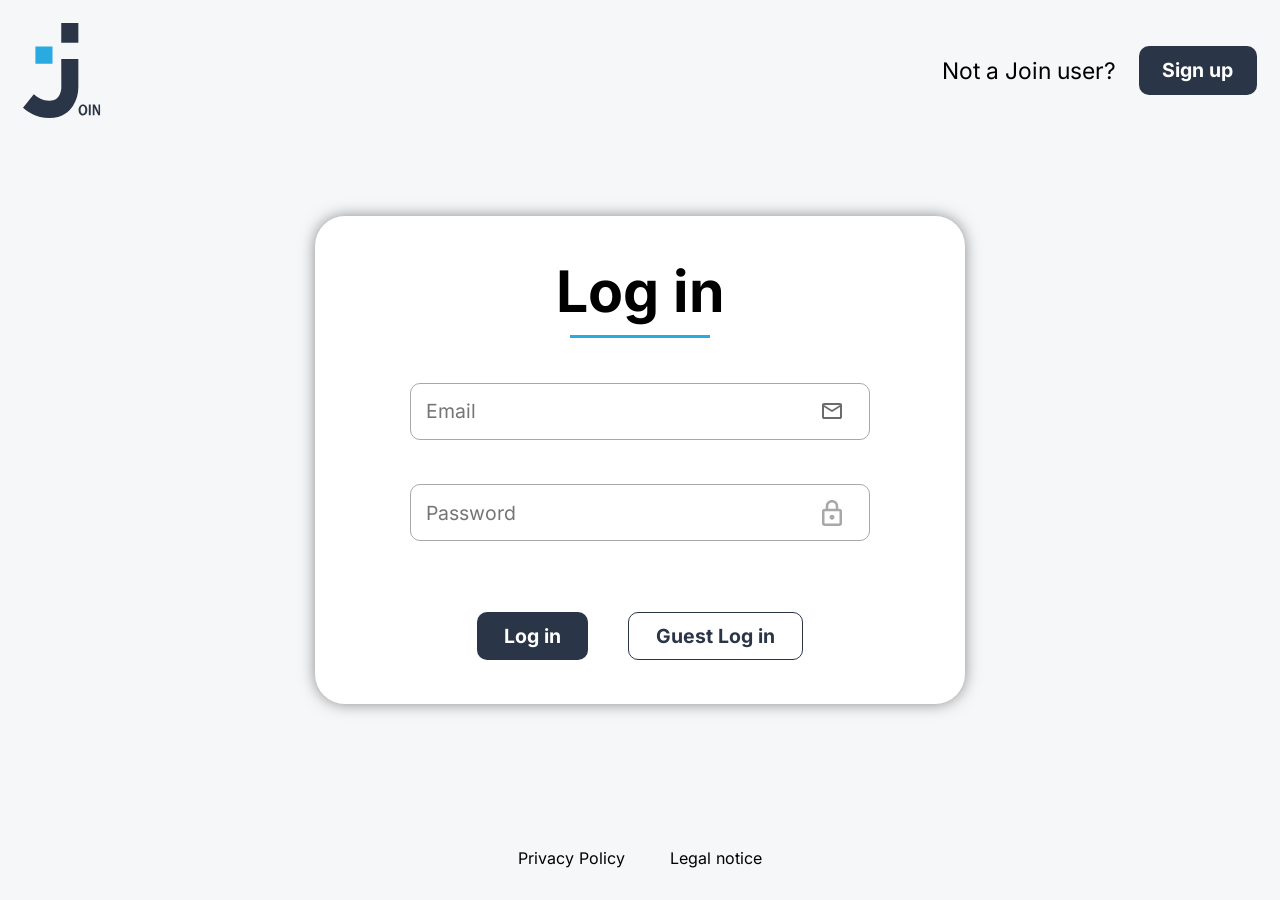
==== commit 9da0c112: "refactor(forms): replace JavaScript input limits with native maxlength - Add length limits for regis" ====
--- a/index.html
+++ b/index.html
@@ -45,6 +45,7 @@
               <input
                 type="email"
                 id="emailField"
+                maxlength="254"
                 autocomplete="username"
                 placeholder="Email"
                 aria-label="Email"
--- a/style.css
+++ b/style.css
@@ -10,7 +10,16 @@
 }
 
 .app-wrapper {
-  min-height: 100dvh;
+  position: absolute;
+  inset: 0;
+  height: 100dvh;
+  min-height: 0;
+  overflow: hidden;
+}
+
+/* Keep classic scrollbars from shifting the layout when a modal locks scrolling. */
+[data-background-scroll] {
+  scrollbar-gutter: stable;
 }
 
 .required {
@@ -123,11 +132,11 @@
 .navbar[data-is-logged-in="false"] {
   padding-inline: 16px;
 
-  & > .navbar-wrapper .navbar-links {
+  & .navbar-wrapper .navbar-links {
     justify-content: flex-start;
   }
 
-  & > footer .link-navbar {
+  & .navbar-scroll > footer .link-navbar {
     width: auto;
     padding-inline: clamp(4px, 2vw, 16px);
   }
@@ -135,6 +144,13 @@
 
 .navbar-loading {
   visibility: hidden;
+}
+
+.navbar-scroll {
+  display: flex;
+  width: 100%;
+  min-width: 0;
+  scrollbar-gutter: auto;
 }
 
 .navbar footer,
@@ -147,6 +163,7 @@
   flex-direction: column;
 
   width: 100%;
+  min-width: 0;
 
   gap: calc(var(--space-xxl) * 2);
 }
@@ -233,13 +250,15 @@
     }
   }
 
-  #link-help-profile-dialog {
+  #link-help-profile-popover {
     display: none;
   }
 
   .navbar {
     flex-direction: column;
-    justify-content: space-between;
+    align-items: center;
+    justify-content: flex-start;
+    gap: clamp(24px, calc(32vh - 144px), 112px);
 
     position: sticky;
     top: 0;
@@ -248,7 +267,7 @@
     flex: 0 0 var(--navbar-desktop-width);
     height: 100dvh;
 
-    padding-block: var(--navbar-desktop-padding-block);
+    padding-block: clamp(16px, calc(16vh - 64px), 64px);
 
     & footer {
       display: unset;
@@ -261,6 +280,7 @@
 
   .navbar-logo {
     display: block;
+    flex-shrink: 0;
 
     height: var(--logo-end-size);
     width: auto;
@@ -271,7 +291,7 @@
     justify-content: center;
 
     width: min(100%, var(--content-max-width));
-    height: 100%;
+    height: auto;
 
     gap: 16px;
   }
@@ -306,3 +326,29 @@
     }
   }
 }
+
+@media screen and (min-width: 768px) {
+  .navbar {
+    min-width: 0;
+  }
+
+  .navbar-scroll {
+    flex: 1 1 0;
+    flex-direction: column;
+    min-height: 0;
+    gap: var(--space-lg);
+    overflow-x: hidden;
+    overflow-y: auto;
+    scrollbar-gutter: auto;
+    overscroll-behavior-y: contain;
+  }
+
+  .navbar-scroll > .navbar-wrapper,
+  .navbar-scroll > footer {
+    flex: 0 0 auto;
+  }
+
+  .navbar-scroll > footer {
+    margin-top: auto;
+  }
+}
--- a/styles/utilities.css
+++ b/styles/utilities.css
@@ -12,6 +12,11 @@
   display: flex;
   align-items: center;
   justify-content: center;
+}
+
+.d-flex-align-items-center {
+  display: flex;
+  align-items: center;
 }
 
 .d-flex-between {
--- a/styles/components/components.css
+++ b/styles/components/components.css
@@ -1,3 +1,88 @@
+/* Small navigation and action popovers */
+.menu-popover {
+  position: fixed;
+  inset: auto;
+  margin: 0;
+  padding: var(--space-xs);
+  background-color: var(--color-white);
+  border: unset;
+  border-radius: 20px 0 20px 20px;
+  box-shadow: 0 2px 4px rgb(0 0 0 / 50%);
+}
+
+.menu-popover ul {
+  padding: var(--space-xs);
+  list-style: none;
+}
+
+.menu-popover--dark {
+  color: var(--navbar-link-grey-color);
+  background-color: var(--background-dark-color);
+}
+
+.menu-popover--animated {
+  transform: translateX(calc(100% + var(--space-xs)));
+  transition:
+    transform 256ms linear,
+    display 256ms allow-discrete,
+    overlay 256ms allow-discrete;
+}
+
+.menu-popover--animated:popover-open {
+  transform: translateX(0);
+}
+
+@starting-style {
+  .menu-popover--animated:popover-open {
+    transform: translateX(calc(100% + var(--space-xs)));
+  }
+}
+
+.profile-popover {
+  top: var(--mobile-header-footer-height);
+  right: var(--space-xs);
+}
+
+.menu-popover.profile-popover .link-navbar {
+  align-items: unset;
+  width: unset;
+  height: unset;
+  padding-block: 16px;
+  padding-inline: var(--space-xs);
+}
+
+.contact-actions-popover {
+  right: var(--space-xs);
+  bottom: calc(var(--mobile-header-footer-height) + 16px);
+}
+
+.contact-actions-popover .button-task-overlay {
+  display: flex;
+  justify-content: flex-start;
+  width: 100px;
+  padding-block: 16px;
+  padding-inline: var(--space-md);
+}
+
+.contact-actions-popover .button-task-overlay:hover {
+  text-shadow: unset;
+}
+
+.contact-actions-popover .button-task-overlay:active {
+  color: var(--color-brand);
+  background-color: var(--color-surface-hover);
+  border-radius: var(--border-radius-middle);
+  text-shadow:
+    0.3px 0 currentColor,
+    -0.3px 0 currentColor;
+}
+
+@media (prefers-reduced-motion: reduce) {
+  .menu-popover--animated {
+    transition: none;
+  }
+}
+
 /* Buttons */
 .button {
   min-height: 48px;
--- a/styles/components/dialogs.css
+++ b/styles/components/dialogs.css
@@ -1,4 +1,9 @@
 /* Dialogs */
+/* Lock only application scroll containers, never the active modal's content. */
+body:has(dialog:modal) [data-background-scroll]:not(dialog:modal *) {
+  overflow: hidden;
+}
+
 #dialog-task[open],
 #dialog-add-task[open] {
   top: 50%;
@@ -40,6 +45,42 @@
   scrollbar-gutter: stable;
 }
 
+@media screen and (min-width: 768px) {
+  #dialog-add-task[open] {
+    padding-bottom: 0;
+  }
+
+  #dialog-add-task .submit-task {
+    position: sticky;
+    bottom: 0;
+    z-index: 1;
+
+    flex-direction: row;
+    align-items: center;
+    justify-content: space-between;
+    padding-block: var(--space-md);
+
+    background-color: var(--color-white);
+    margin-top: auto;
+  }
+
+  #dialog-add-task .task-form-wrapper {
+    flex: 1 1 auto;
+    min-height: 0;
+    padding-bottom: 0;
+  }
+
+  #dialog-add-task .add-task-form {
+    padding-bottom: 0;
+  }
+
+  #dialog-add-task .submit-task-send {
+    position: static;
+    padding: 0;
+    background-color: transparent;
+  }
+}
+
 #contact[open] {
   top: 50%;
   left: 50%;
@@ -49,79 +90,12 @@
   }
 }
 
-#dialog-profile[open],
-#dialog-edit-contact[open] {
-  position: fixed;
-  right: var(--space-xs);
-  left: auto;
-  margin: 0;
-  padding: var(--space-xs);
-
-  border: unset;
-  border-radius: 20px 0 20px 20px;
-  box-shadow: 0 2px 4px rgb(0 0 0 / 50%);
-
-  &:not(.dialog-profile-closing) {
-    animation: slide-in-from-right 256ms linear forwards;
-  }
-
-  & ul {
-    padding: var(--space-xs);
-    list-style-type: none;
-  }
-}
-
-#dialog-profile[open] {
-  top: var(--mobile-header-footer-height);
-  bottom: auto;
-
-  background-color: var(--background-dark-color);
-
-  & .link-navbar {
-    align-items: unset;
-    width: unset;
-    height: unset;
-    padding-block: 16px;
-    padding-inline: var(--space-xs);
-  }
-}
-
-#dialog-edit-contact[open] {
-  top: auto;
-  bottom: calc(var(--mobile-header-footer-height) + 16px);
-
-  & .button-task-overlay {
-    display: flex;
-    justify-content: flex-start;
-    width: 100px;
-    padding-block: 16px;
-    padding-inline: var(--space-md);
-  }
-
-  & .button-task-overlay:hover {
-    text-shadow: unset;
-  }
-
-  & .button-task-overlay:active {
-    color: var(--color-brand);
-    background-color: var(--color-surface-hover);
-    border-radius: var(--border-radius-middle);
-    text-shadow:
-      0.3px 0 currentColor,
-      -0.3px 0 currentColor;
-  }
-}
-
 .dialog-task-closing {
   animation: slide-out-from-center-to-right 256ms linear forwards;
 }
 
 .contact-closing {
   animation: slide-out-from-center-to-bottom 256ms linear forwards;
-}
-
-.dialog-profile-closing {
-  animation: slide-out-to-right 256ms linear forwards;
 }
 
 /* Notifications */
@@ -212,26 +186,6 @@
   }
 }
 
-@keyframes slide-in-from-right {
-  from {
-    transform: translateX(100%);
-  }
-
-  to {
-    transform: translateX(0);
-  }
-}
-
-@keyframes slide-out-to-right {
-  from {
-    transform: translateX(0);
-  }
-
-  to {
-    transform: translateX(100%);
-  }
-}
-
 @keyframes notification-slide-in-mobile {
   from {
     transform: translateY(100dvh) var(--notification-transform);
--- a/styles/login.css
+++ b/styles/login.css
@@ -206,6 +206,10 @@
 }
 
 @media (min-width: 1280px) {
+  .login-page .login-header {
+    position: absolute;
+  }
+
   .landing-page-content {
     align-items: flex-start;
   }
--- a/styles/authIntermediate.css
+++ b/styles/authIntermediate.css
@@ -53,10 +53,8 @@
     margin: 0;
   }
 
-  .login-page .logo-dark,
-  .login-page .logo-bright {
-    position: fixed;
-    z-index: 4;
+  .login-page .login-header {
+    position: absolute;
   }
 
   .login-page .main-wrapper form {
@@ -86,8 +84,14 @@
     gap: var(--space-lg);
   }
 
-  .login-page .login-button-area .button-width {
-    width: min(50%, 180px);
+  .login-page .button-login-desktop {
+    padding: var(--space-xxs);
+    width: 24%;
+  }
+
+  .login-page .button-questlogin-desktop {
+    padding: var(--space-xxs);
+    width: 38%;
   }
 
   .login-page footer,
